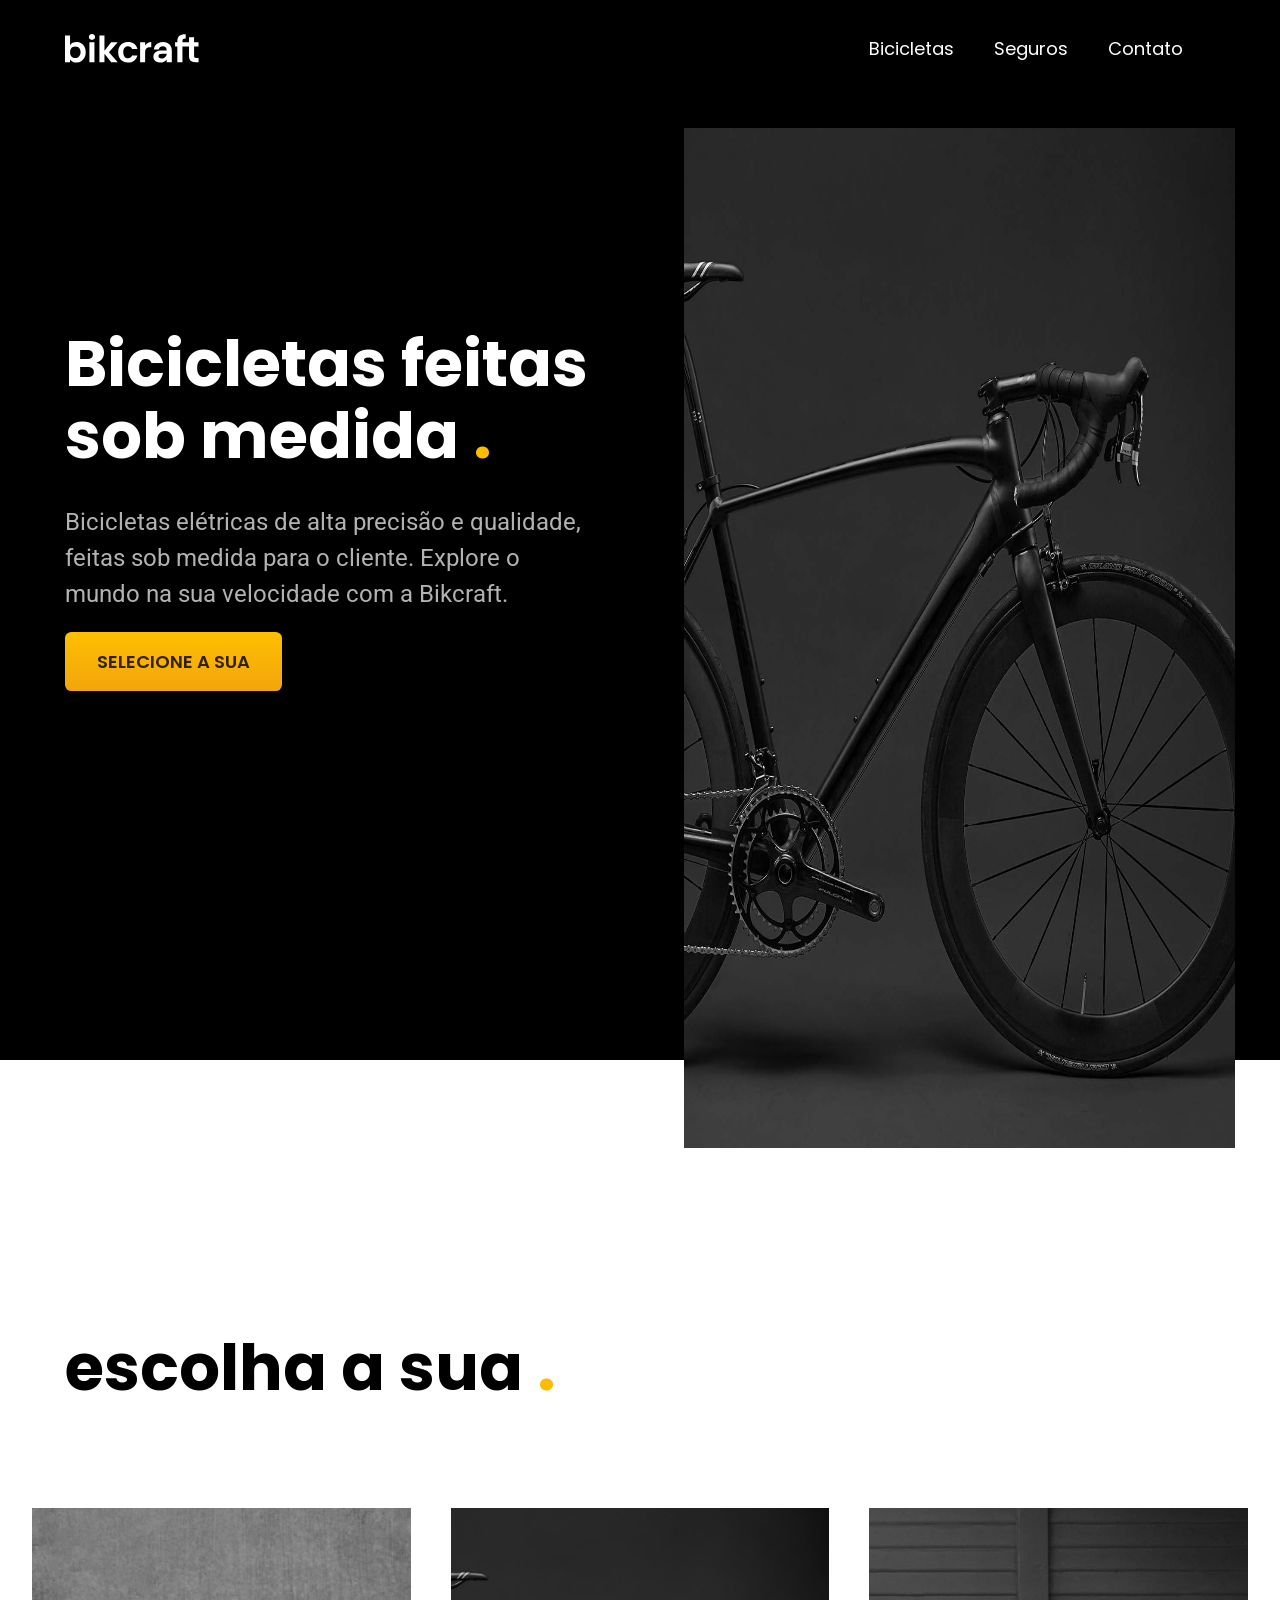
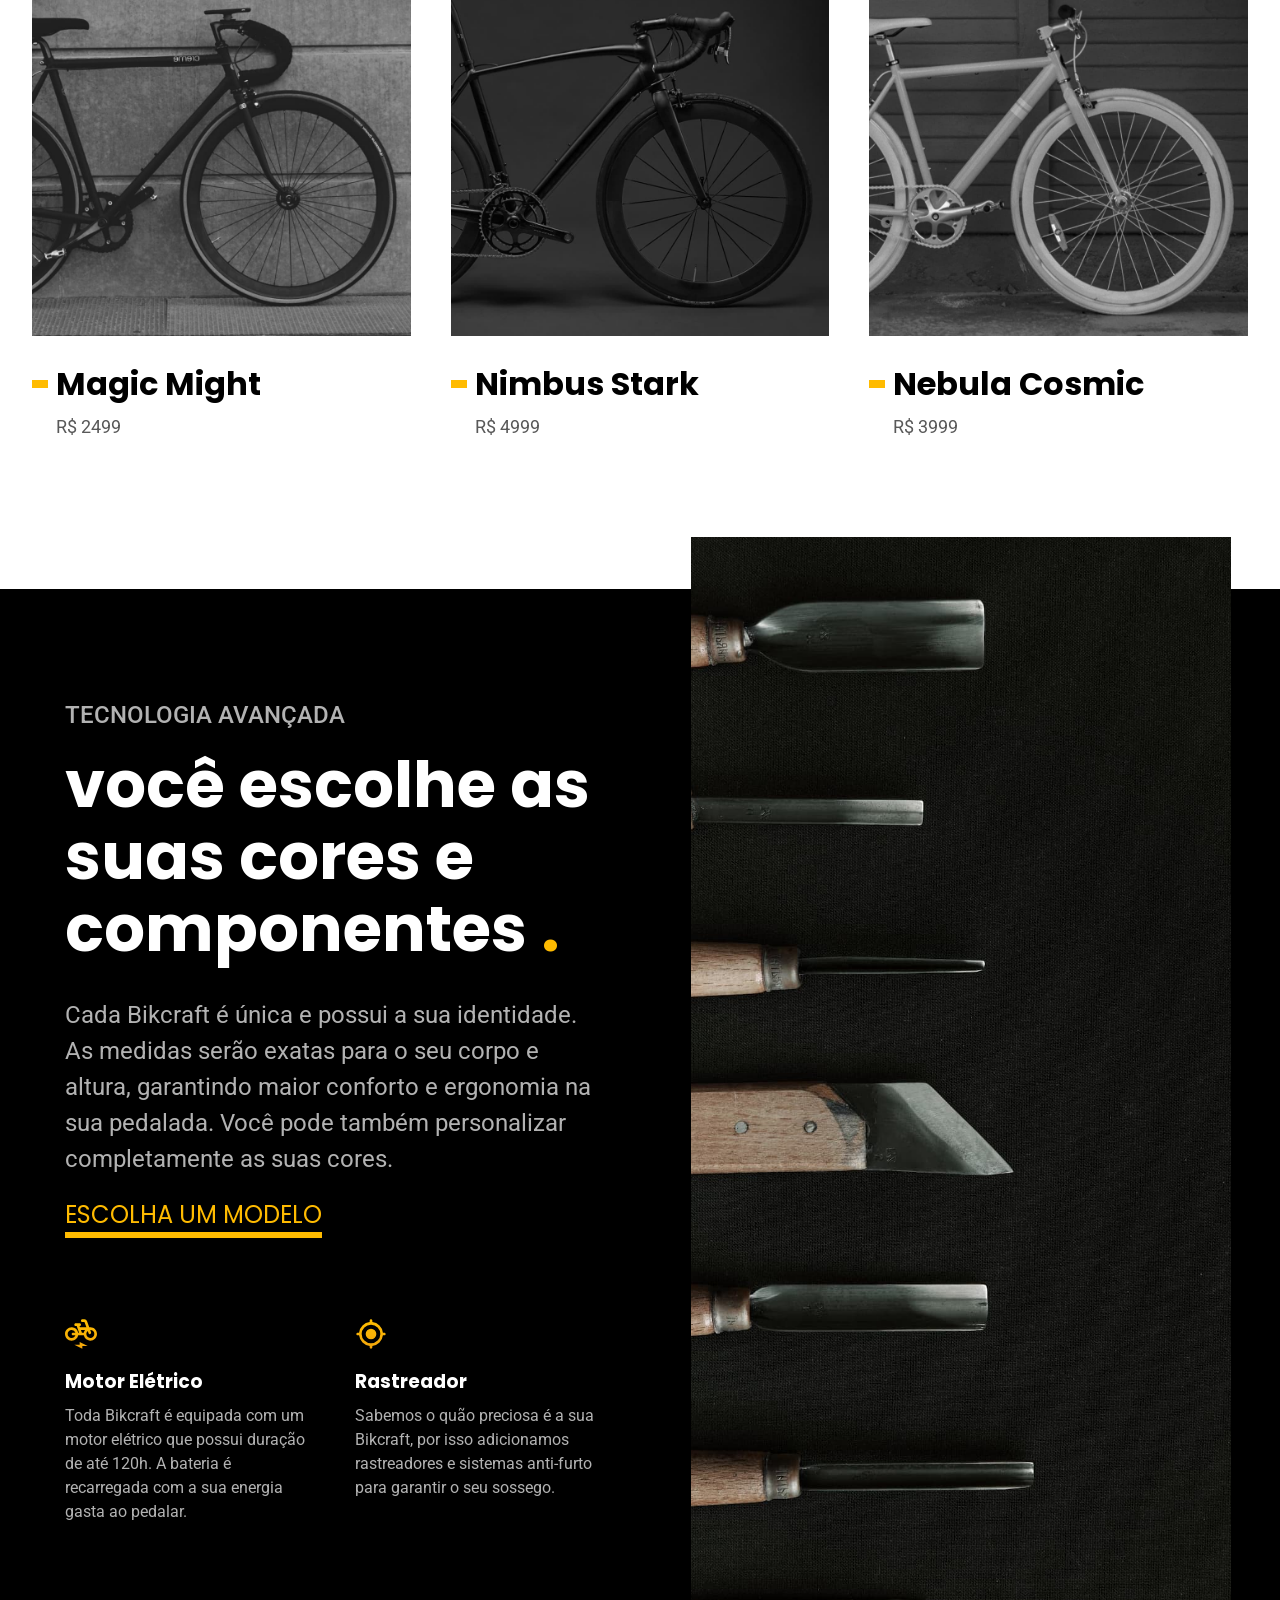
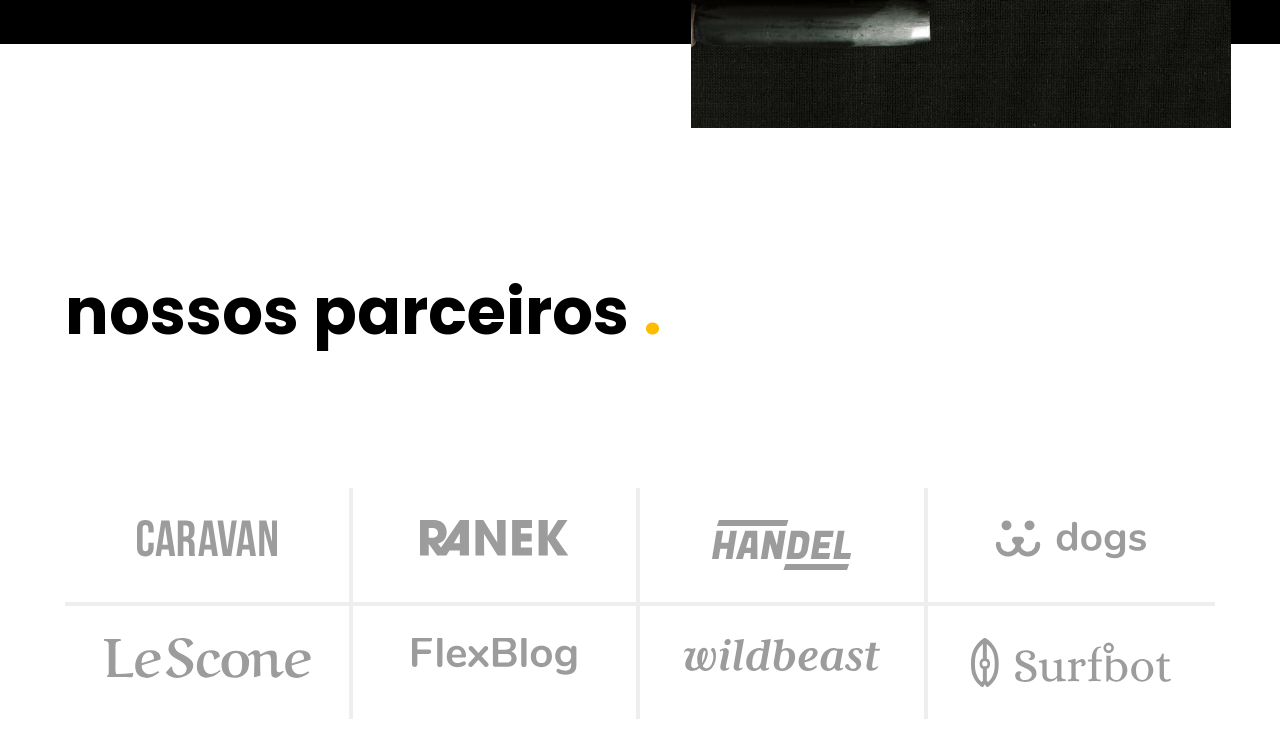
==== index.html @ e9f7b7ff "Secao parceiros concluida" ====
<!DOCTYPE html>
<html lang="pt-br">

<head>
  <meta charset="UTF-8">
  <meta name="description" content="Bicicletas elétricas de alta precisão e qualidade, feitas sob medida para o cliente. Explore o mundo na sua velocidade com a Bikcraft.">
  <link rel="stylesheet" href="./css/style.css">
  <link rel="icon" href="./img/bikcraft.svg" type="image/SVG+XML">
  <meta name="viewport" content="width=device-width, initial-scale=1.0">
  <link rel="preconnect" href="https://fonts.googleapis.com">
  <link rel="preconnect" href="https://fonts.gstatic.com" crossorigin>
  <link href="https://fonts.googleapis.com/css2?family=Poppins:ital,wght@0,100;0,200;0,300;0,400;0,500;0,600;0,700;0,800;0,900;1,100;1,200;1,300;1,400;1,500;1,600;1,700;1,800;1,900&family=Roboto:ital,wght@0,100..900;1,100..900&display=swap" rel="stylesheet">
  <title>Bikcraft</title>
</head>

<body>
  <header class="header-principal bg-dark">
    <div class="header-container  container">

      <a href="./index.html">
        <img src="./img/bikcraft.svg" alt="Logo bikcraft">
      </a>
      <nav aria-label="navegação primária">
        <ul class="lista-navegacao font-primaria">
          <li><a class="font-1-m" href="#">Bicicletas</a></li>
          <li><a class="font-1-m" href="#">Seguros</a></li>
          <li><a class="font-1-m" href="#">Contato</a></li>
        </ul>
      </nav>
    </div>
  </header>
  <main aria-labelledby="bicicletasfeitasobmedida" class="bg-dark detalhe-shadow">
    <div class="container principal">
      <div class="principal-item">
        <h1 id="bicicletasfeitasobmedida" class="font-1-xxl font-primaria c-w mb-7">Bicicletas feitas
          sob medida <span class="detalhe-dot">.</span></h1>
        <p class="font-2-l c-5 font-secundaria mb-5 descricao-main">Bicicletas elétricas de alta precisão e qualidade, feitas sob medida para o cliente. Explore o mundo na sua velocidade com a Bikcraft.</p>
        <a class="uppercase btn-principal font-primaria" href="#">Selecione a sua</a>
      </div>
      <div class="imagem-main">
        <img src="./img/fotos/introducao.jpg" alt="Foto nimbus stark">
      </div>
    </div>
  </main>
  <article aria-label="Nossas bicicletas" class="escolha ">
    <div class="container">
      <h2 class="font-1-xxl mb-9 font-primaria">escolha a sua <span class="detalhe-dot">.</span></h2>
    </div>
    <ul class="lista-escolha">
      <li class="escolha-item">
        <a href="#">
          <img class="mb-4" src="./img/bicicletas/magic-home.jpg" alt="Bicicleta magic might">
          <h3 class="font-1-xl font-primaria detalhe-before mb-2">Magic Might</h3>
          <p class="font-1-m font-secundaria">R$ 2499</p>
        </a>
      </li>
      <li class="escolha-item">
        <a href="#">
          <img class="mb-4" src="./img/bicicletas/nimbus-home.jpg" alt="Bicicleta Nimbus Stark">
          <h3 class="font-1-xl font-primaria detalhe-before mb-2">Nimbus Stark</h3>
          <p class="font-1-m font-secundaria">R$ 4999</p>
        </a>
      </li>
      <li class="escolha-item">
        <a href="#">
          <img class="mb-4" src="./img/bicicletas/nebula-home.jpg" alt="Bicicleta magic might">
          <h3 class="font-1-xl font-primaria detalhe-before mb-2">Nebula Cosmic</h3>
          <p class="font-1-m font-secundaria">R$ 3999</p>
        </a>
      </li>
    </ul>
  </article>
  <section aria-label="Nossa tecnologia na bikcraft" class="bg-dark tecnologia-container">
    <div class=" tecnologia-grid container">
      <div class="tecnologia-conteudo ">
        <p class="uppercase font-secundaria c-5 font-2-l-b mb-5">Tecnologia Avançada</p>
        <h2 class="font-1-xxl font-primaria c-w mb-7">você escolhe as suas cores e componentes <span class="detalhe-dot">.</span></h2>
        <p class="c-5 font-secundaria mb-5 descricao-tecnlogia font-2-l">Cada Bikcraft é única e possui a sua identidade. As medidas serão exatas para o seu corpo e altura, garantindo maior conforto e ergonomia na sua pedalada. Você pode também personalizar completamente as suas cores.</p>
        <a class="uppercase font-primaria font-1-l  link-tecnologia mb-13" href="#">Escolha um modelo</a>

        <div class="atributos-container">
          <div class="atributo-item motor-tecnologia">
            <h3 class=" c-w font-primaria mb-2">Motor Elétrico</h3>
            <p class="c-5 font-secundaria  font-2-s">Toda Bikcraft é equipada com um motor elétrico que possui duração de até 120h. A bateria é recarregada com a sua energia gasta ao pedalar.</p>
          </div>
          <div class="atributo-item rasteador-tecnologia">
            <h3 class=" c-w font-primaria mb-2">Rastreador</h3>
            <p class="c-5 font-secundaria font-2-s">Sabemos o quão preciosa é a sua Bikcraft, por isso adicionamos rastreadores e sistemas anti-furto para garantir o seu sossego.</p>
          </div>
        </div>
      </div>
      <img class="imagem-tecnologia" src="./img/fotos/tecnologia.jpg" alt="Ferramentas usada na construção">
    </div>
  </section>
  <section aria-labelledby="nossosparceiros" class="parceiros container">
    <h2 id="nossosparceiros" class="font-1-xxl font-primaria mb-14">nossos parceiros <span class="detalhe-dot">.</span></h2>
    <ul class="lista-container-parceiros">
      <li class="parceiros-item border-b-r"><img src="./img/parceiros/caravan.svg" alt="Logotipo caravan"></li>
      <li class="parceiros-item border-b-r border-r-none">
        <img src="./img/parceiros/ranek.svg" alt="Logotipo ranek">
      </li>
      <li class="parceiros-item border-b-r">
        <img src="./img/parceiros/handel.svg" alt="Logotipo handler">
      </li>
      <li class="parceiros-item border-b">
        <img src="./img/parceiros/dogs.svg" alt="Logotipo dogs">
      </li>
      <li class="parceiros-item border-r border-b-media">
        <img src="./img/parceiros/lescone.svg" alt="logotipo lescone">
      </li>
      <li class="parceiros-item border-r border-r-none border-b-media">
        <img src="./img/parceiros/flexblog.svg" alt="Logotipo flexblog">
      </li>
      <li class="parceiros-item border-r">
        <img src="./img/parceiros/wildbeast.svg" alt="logotipo wildbeast">
      </li>
      <li class="parceiros-item ">
        <img src="./img/parceiros/surfbot.svg" alt="logotipo surfbot">
      </li>
    </ul>
  </section>
</body>

</html>
---- css/style.css ----
@import url("./guiaEstilos.css");
@import url("./reset.css");
@import url("./global.css");
@import url("./header.css");
@import url("./main.css");
@import url("./escolha.css");
@import url("./tecnlogia.css");
@import url("./parceiros.css");
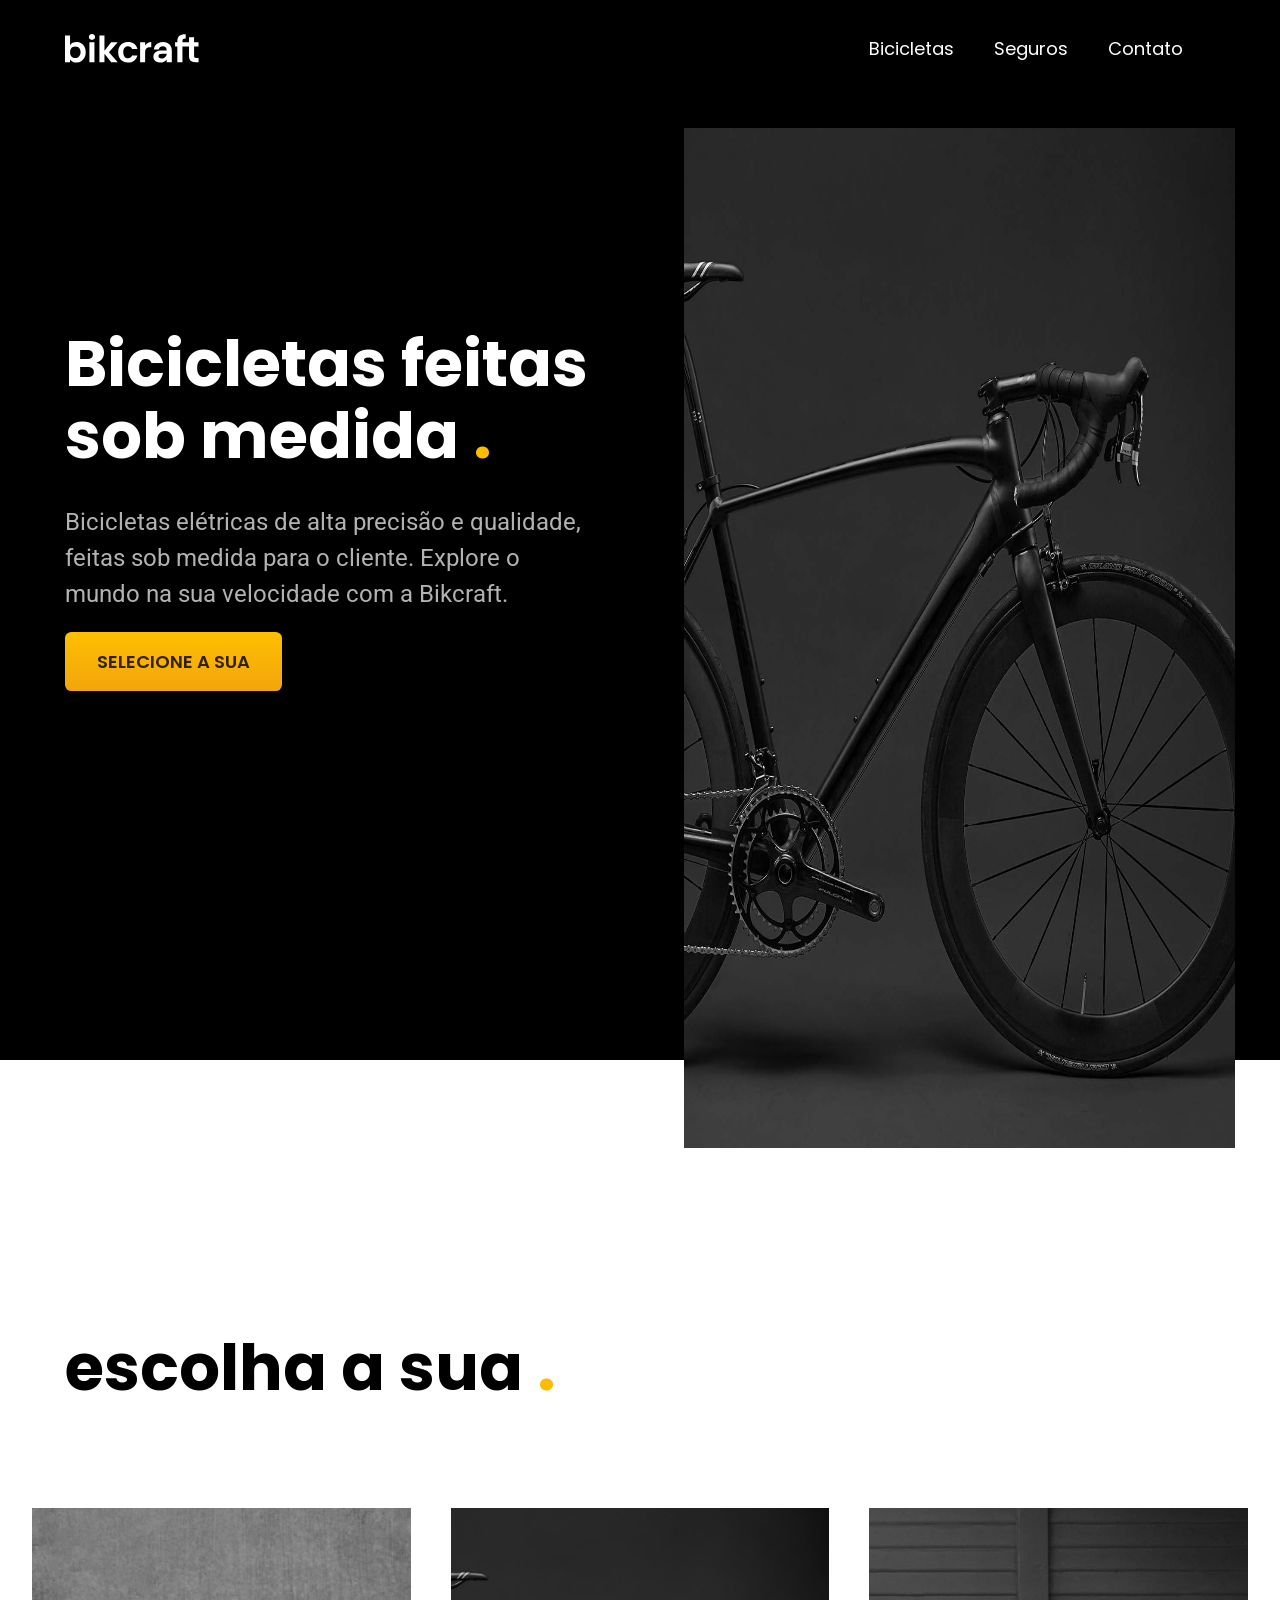
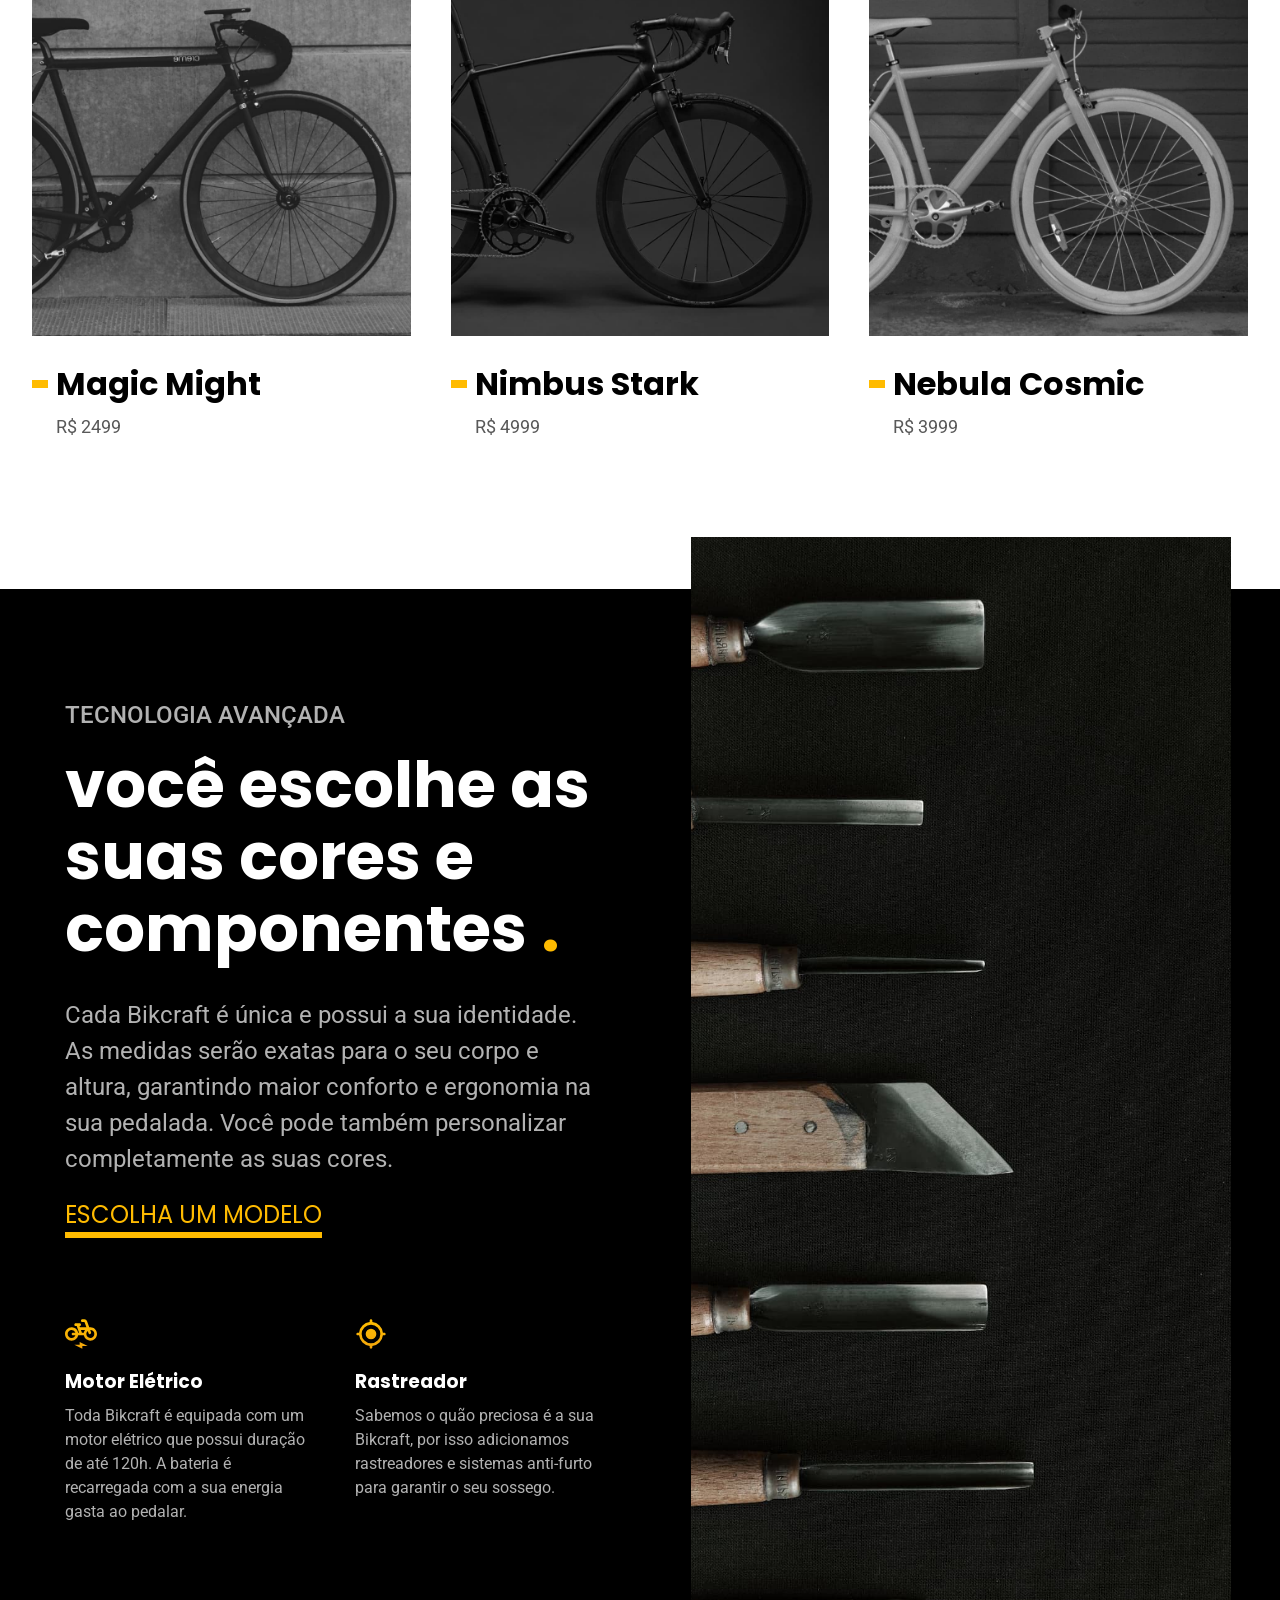
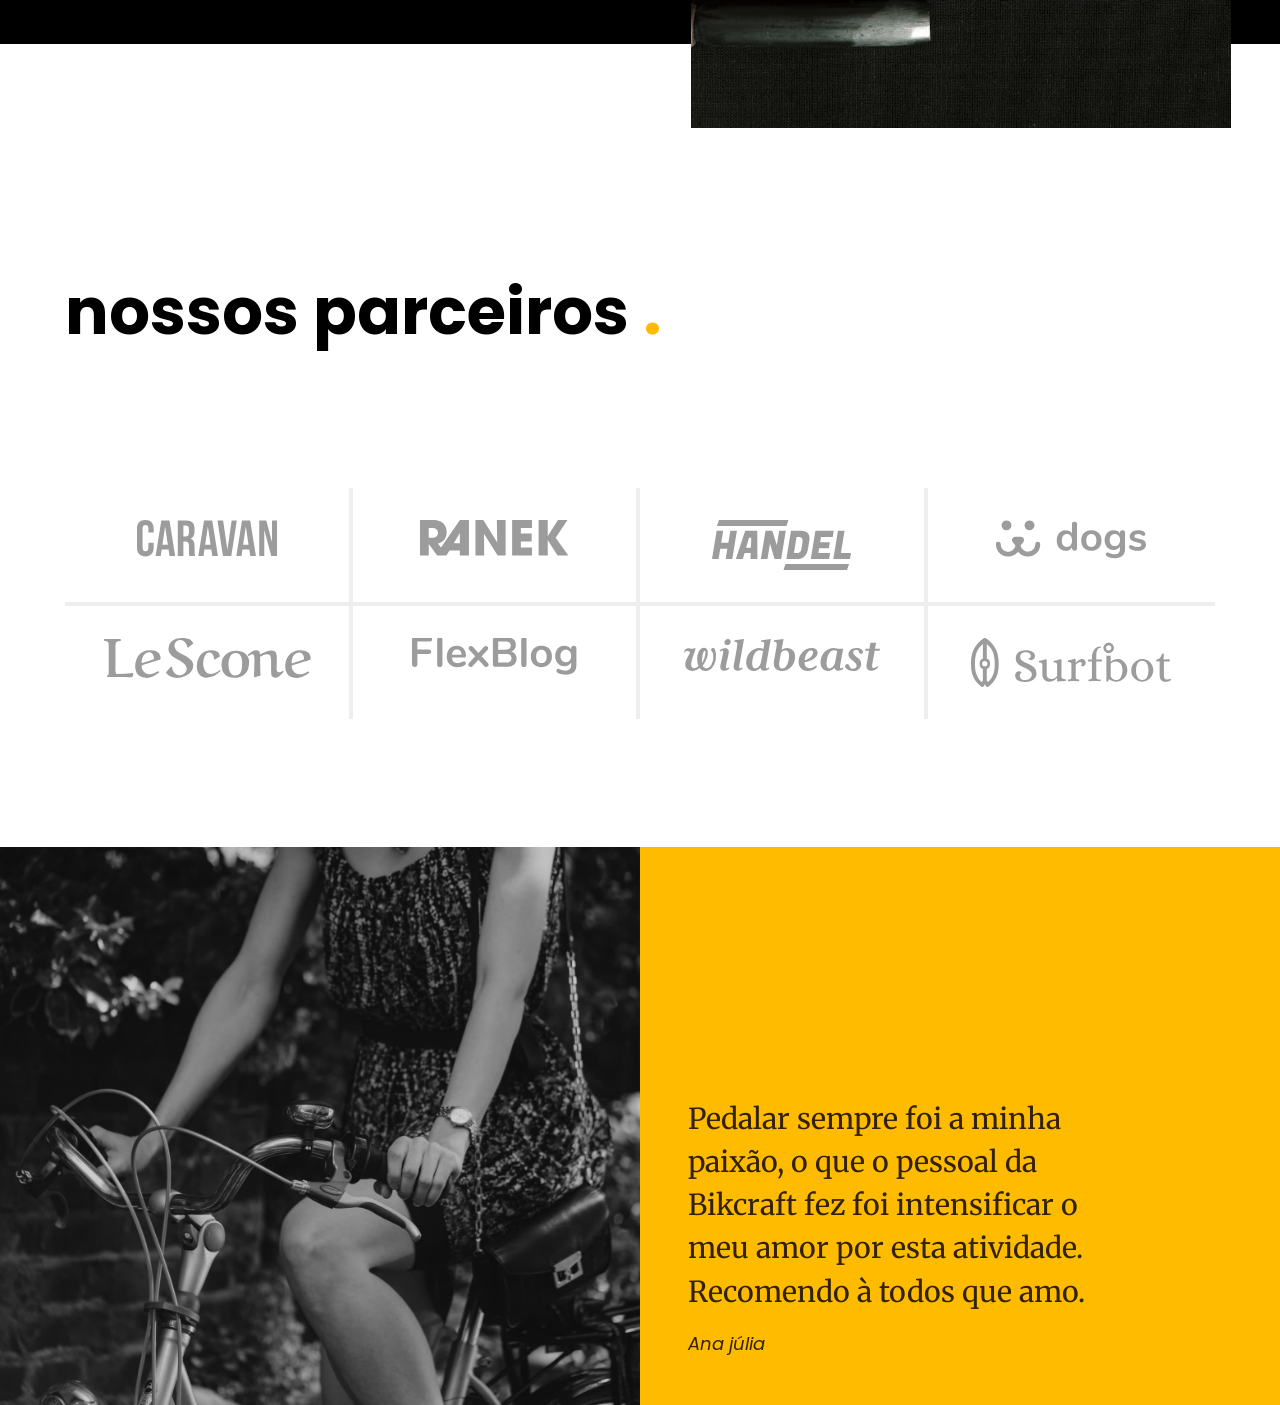
==== commit c4eb3e14: "Depoimentos secao concluida" ====
--- a/index.html
+++ b/index.html
@@ -5,11 +5,12 @@
   <meta charset="UTF-8">
   <meta name="description" content="Bicicletas elétricas de alta precisão e qualidade, feitas sob medida para o cliente. Explore o mundo na sua velocidade com a Bikcraft.">
   <link rel="stylesheet" href="./css/style.css">
-  <link rel="icon" href="./img/bikcraft.svg" type="image/SVG+XML">
+  <link rel="icon" href="./img/icones/eletrica.svg" type="image/SVG+XML">
   <meta name="viewport" content="width=device-width, initial-scale=1.0">
   <link rel="preconnect" href="https://fonts.googleapis.com">
   <link rel="preconnect" href="https://fonts.gstatic.com" crossorigin>
   <link href="https://fonts.googleapis.com/css2?family=Poppins:ital,wght@0,100;0,200;0,300;0,400;0,500;0,600;0,700;0,800;0,900;1,100;1,200;1,300;1,400;1,500;1,600;1,700;1,800;1,900&family=Roboto:ital,wght@0,100..900;1,100..900&display=swap" rel="stylesheet">
+  <link href="https://fonts.googleapis.com/css2?family=Merriweather:ital,opsz,wght@0,18..144,300..900;1,18..144,300..900&display=swap" rel="stylesheet">
   <title>Bikcraft</title>
 </head>
 
@@ -119,6 +120,13 @@
       </li>
     </ul>
   </section>
+  <section class="depoimentos">
+    <img src="./img/fotos/depoimento.jpg" alt="Mulher em uma bicicleta">
+    <blockquote>
+      <p>Pedalar sempre foi a minha paixão, o que o pessoal da Bikcraft fez foi intensificar o meu amor por esta atividade. Recomendo à todos que amo.</p>
+      <cite class="font-1-m">Ana júlia</cite>
+    </blockquote>
+  </section>
 </body>
 
 </html>
--- a/css/style.css
+++ b/css/style.css
@@ -6,3 +6,4 @@
 @import url("./escolha.css");
 @import url("./tecnlogia.css");
 @import url("./parceiros.css");
+@import url("./depoimento.css");
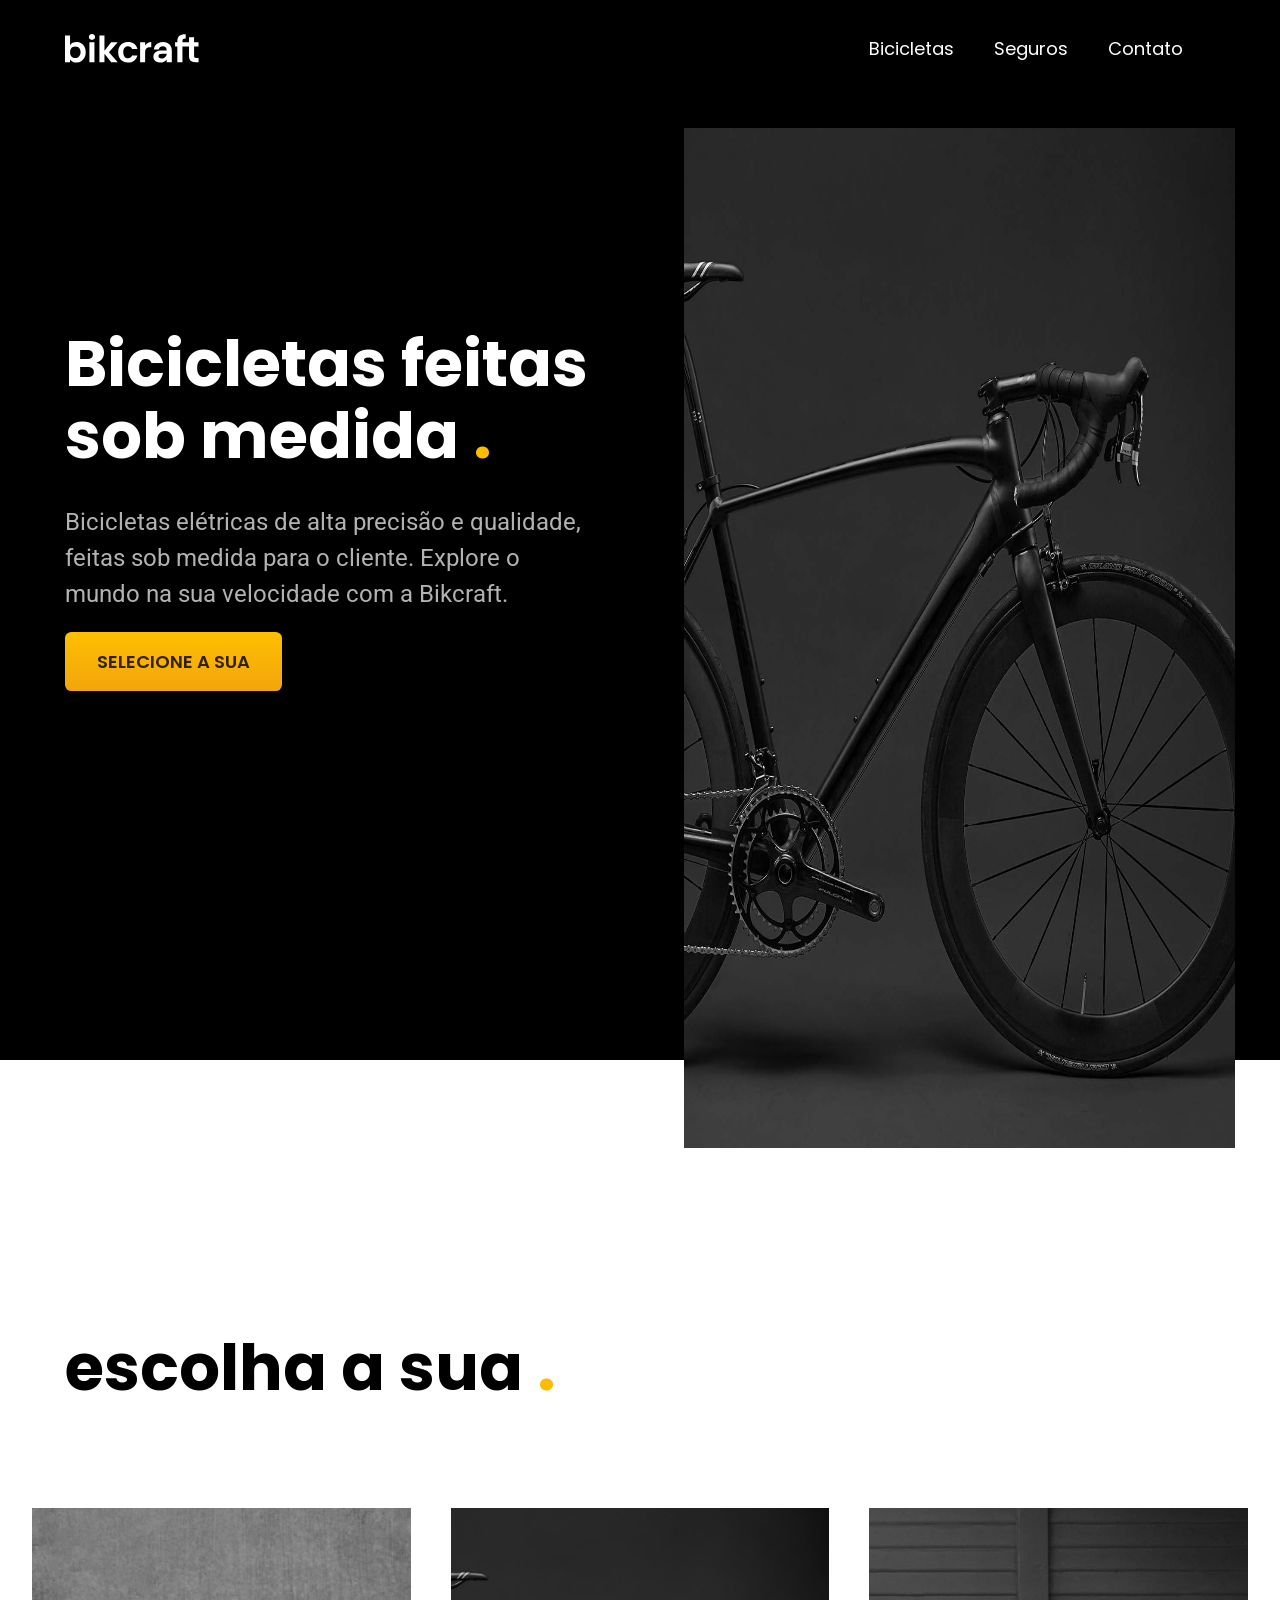
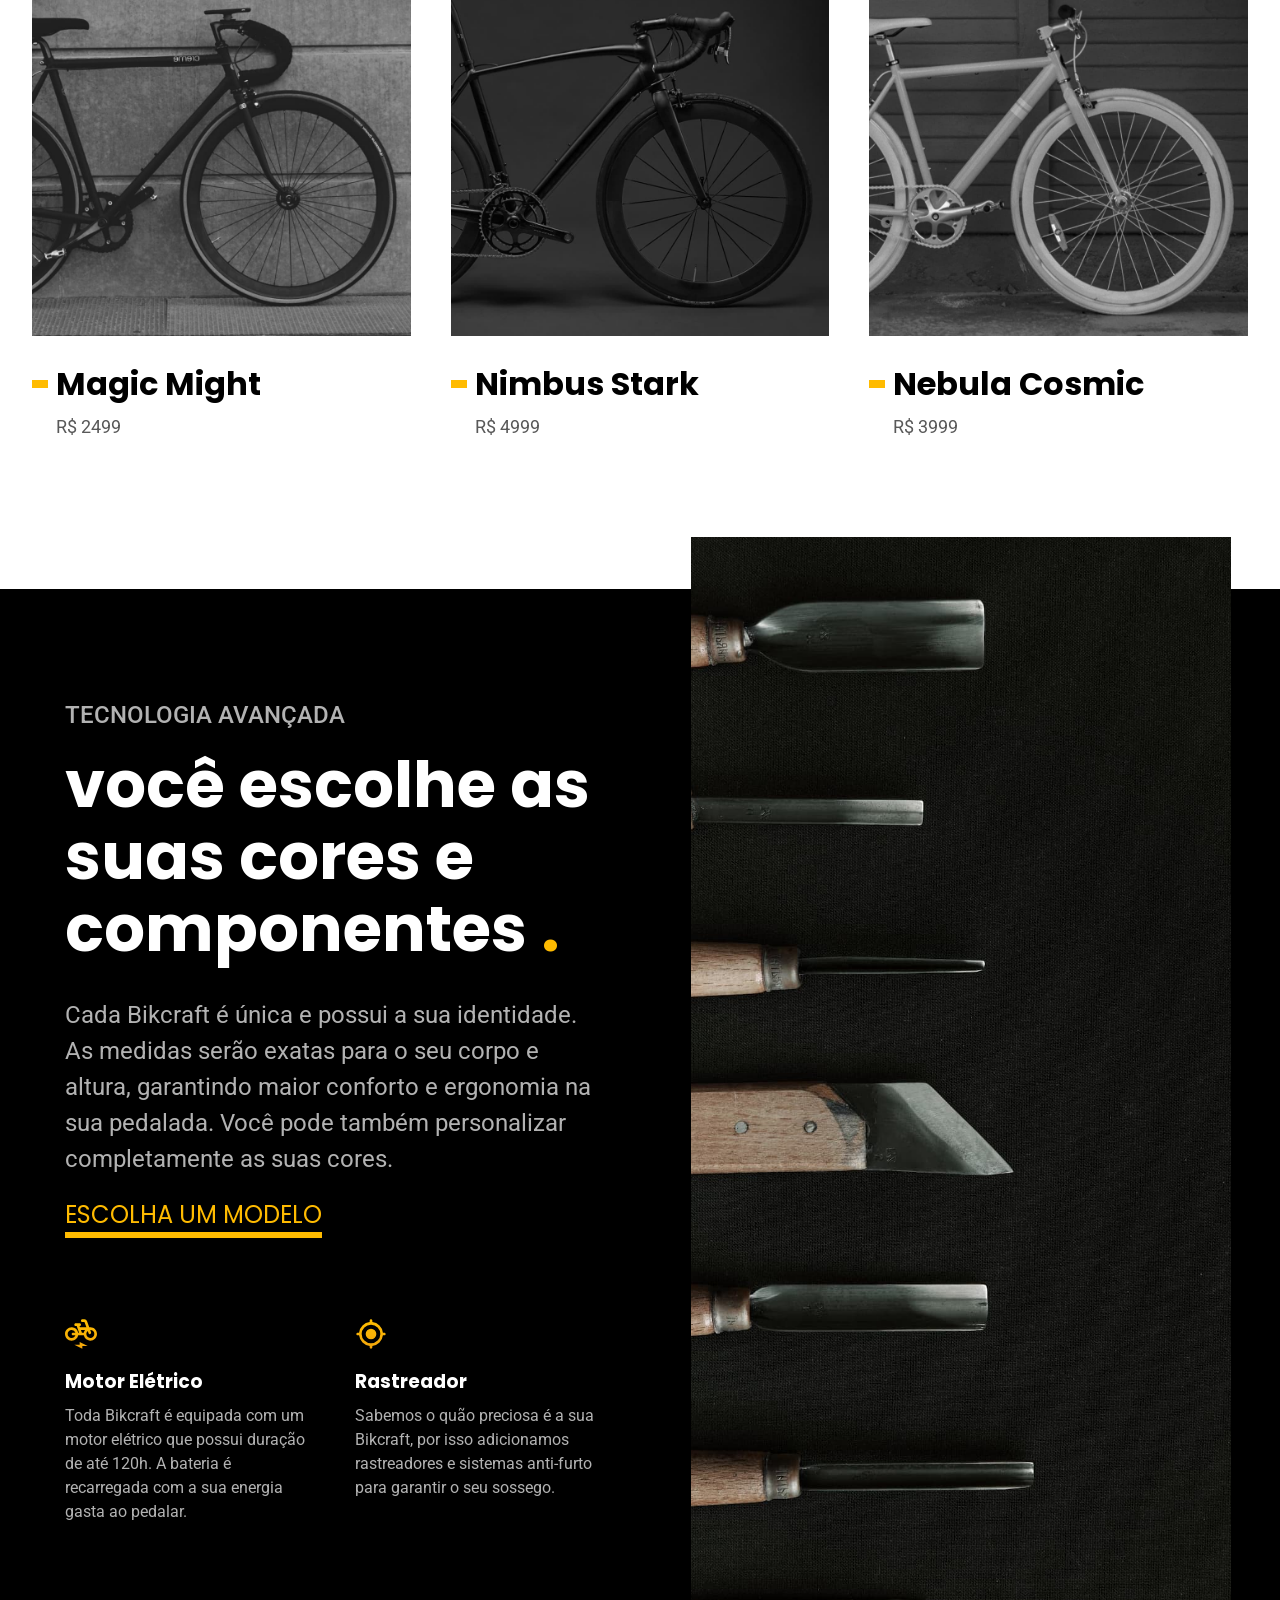
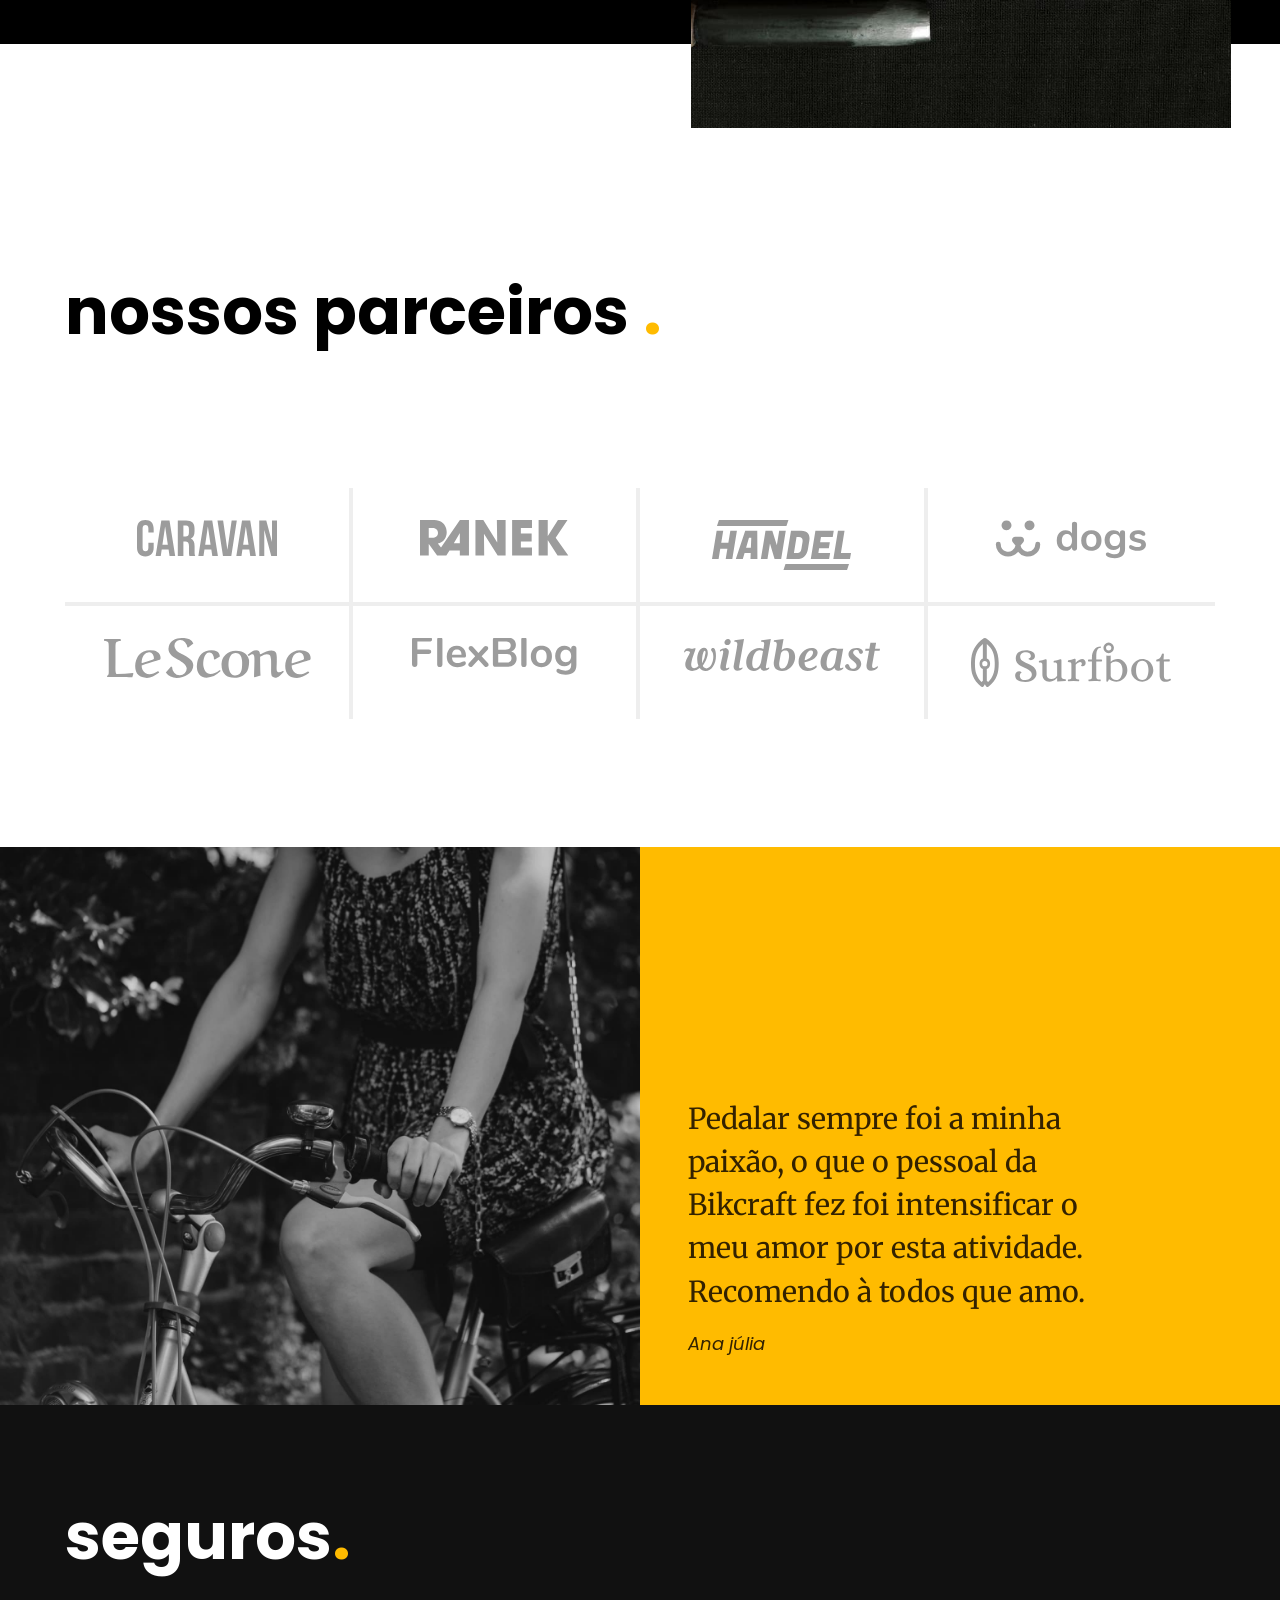
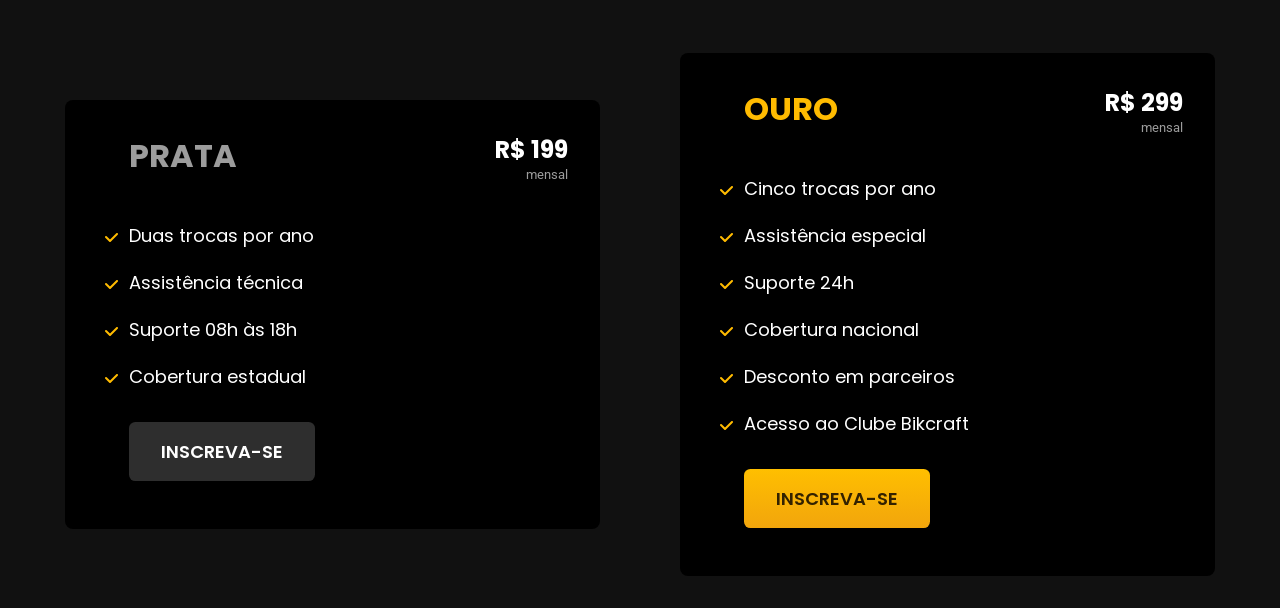
==== commit 51ccbe7c: "seguro da secao principal concluido" ====
--- a/index.html
+++ b/index.html
@@ -127,6 +127,56 @@
       <cite class="font-1-m">Ana júlia</cite>
     </blockquote>
   </section>
+  <article class="seguros bg-dark-02">
+    <div class="container">
+      <h2 class="font-1-xxl font-primaria c-w mb-13">seguros<span class="detalhe-dot">.</span></h2>
+      <div class="container-seguro">
+        <div class="seguro-item">
+          <header class="topo-plano">
+            <h3 class="plano-nivel font-primaria uppercase font-1-xl c-6">
+              Prata
+            </h3>
+            <div>
+              <p class="preco uppercase c-w font-primaria font-1-l bold">
+                R$ 199
+              </p>
+              <span class="font-secundaria c-6 font-2-xs pagamento-plano">mensal</span>
+            </div>
+          </header>
+          <ul class="lista-beneficios font-primaria c-w">
+            <li>Duas trocas por ano</li>
+            <li>Assistência técnica</li>
+            <li>Suporte 08h às 18h</li>
+            <li>Cobertura estadual</li>
+          </ul>
+          <a class="uppercase btn-principal btn-seguro font-primaria" href="#">Inscreva-se</a>
+        </div>
+        <div class="seguro-item">
+          <header class="topo-plano">
+            <h3 class="plano-nivel font-primaria uppercase font-1-xl c-p1">
+              Ouro
+            </h3>
+            <div>
+
+              <p class="preco uppercase c-w font-primaria font-1-l bold">
+                R$ 299
+              </p>
+              <span class="font-secundaria c-6 font-2-xs pagamento-plano">mensal</span>
+            </div>
+          </header>
+          <ul class="lista-beneficios font-primaria c-w">
+            <li>Cinco trocas por ano</li>
+            <li>Assistência especial</li>
+            <li>Suporte 24h</li>
+            <li>Cobertura nacional</li>
+            <li>Desconto em parceiros</li>
+            <li>Acesso ao Clube Bikcraft</li>
+          </ul>
+          <a class="uppercase btn-principal o font-primaria" href="#">Inscreva-se</a>
+        </div>
+      </div>
+    </div>
+  </article>
 </body>
 
 </html>
--- a/css/style.css
+++ b/css/style.css
@@ -7,3 +7,4 @@
 @import url("./tecnlogia.css");
 @import url("./parceiros.css");
 @import url("./depoimento.css");
+@import url("./seguro.css");
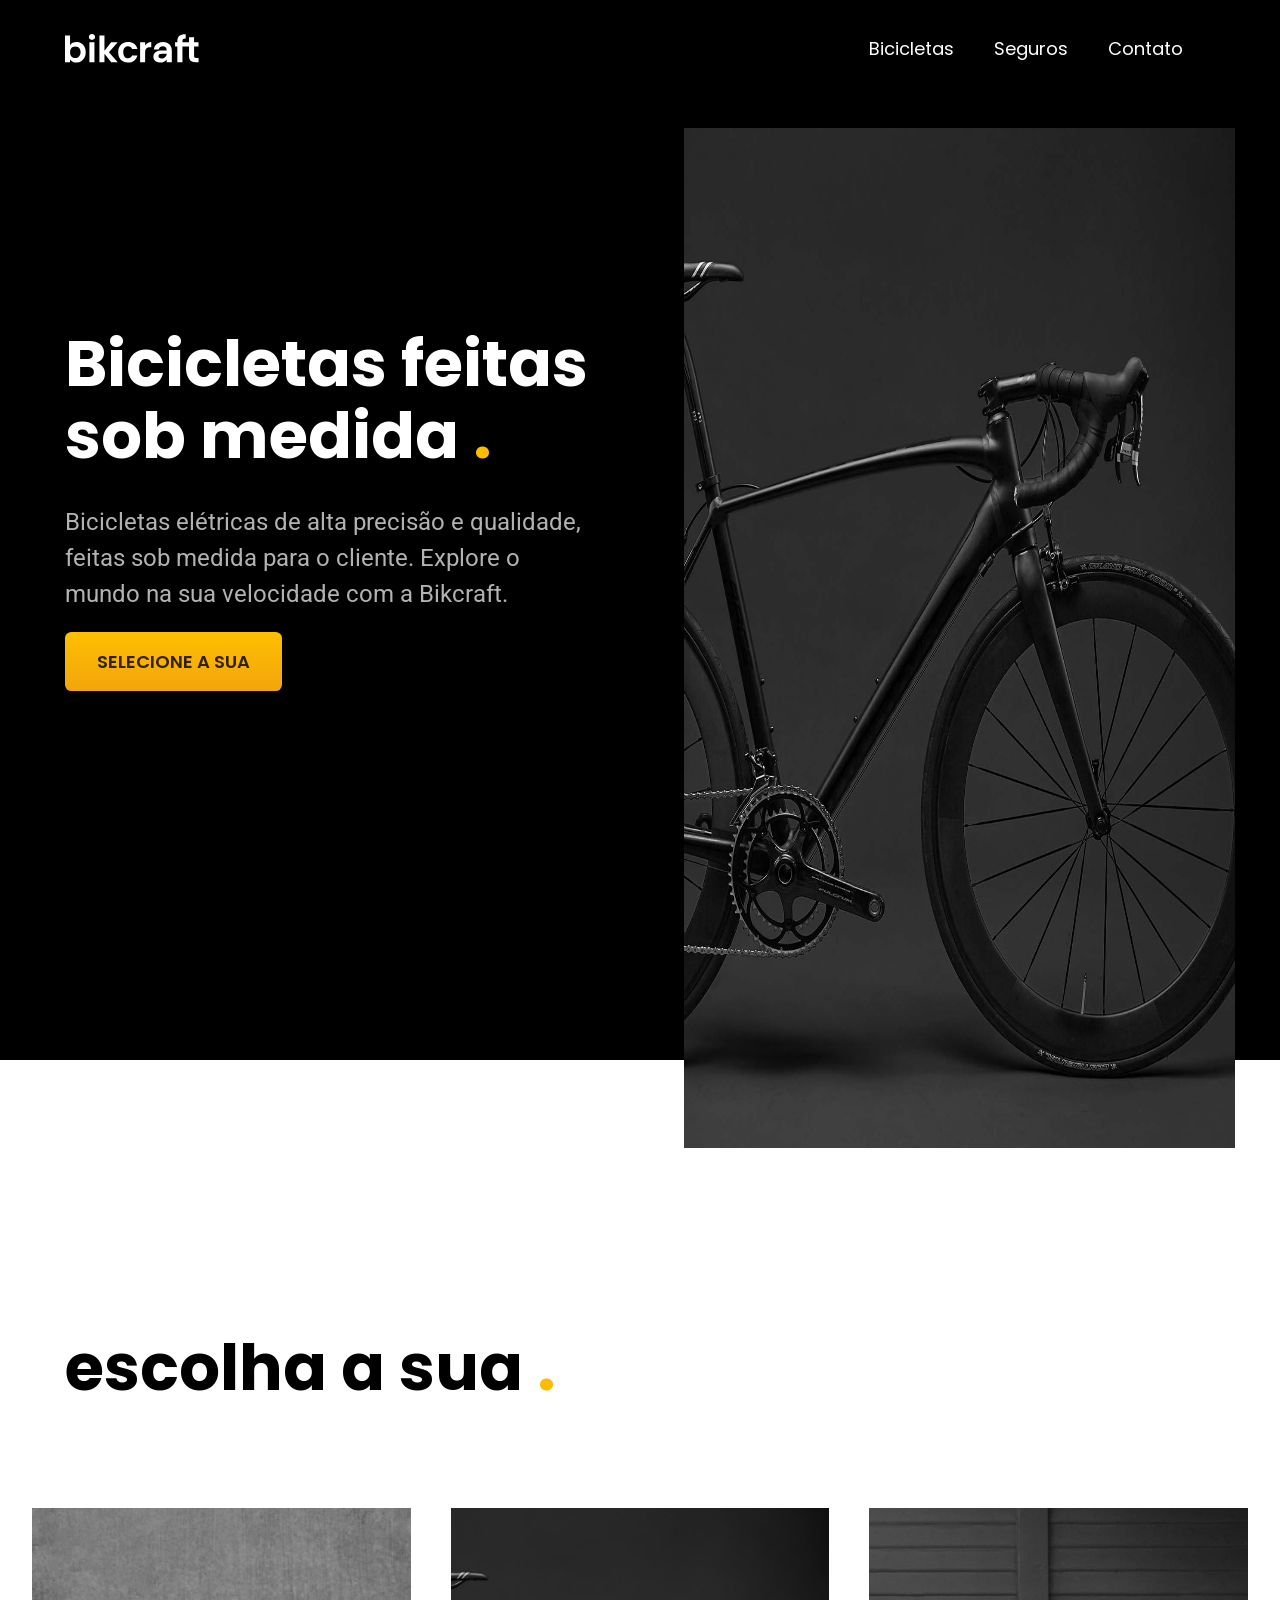
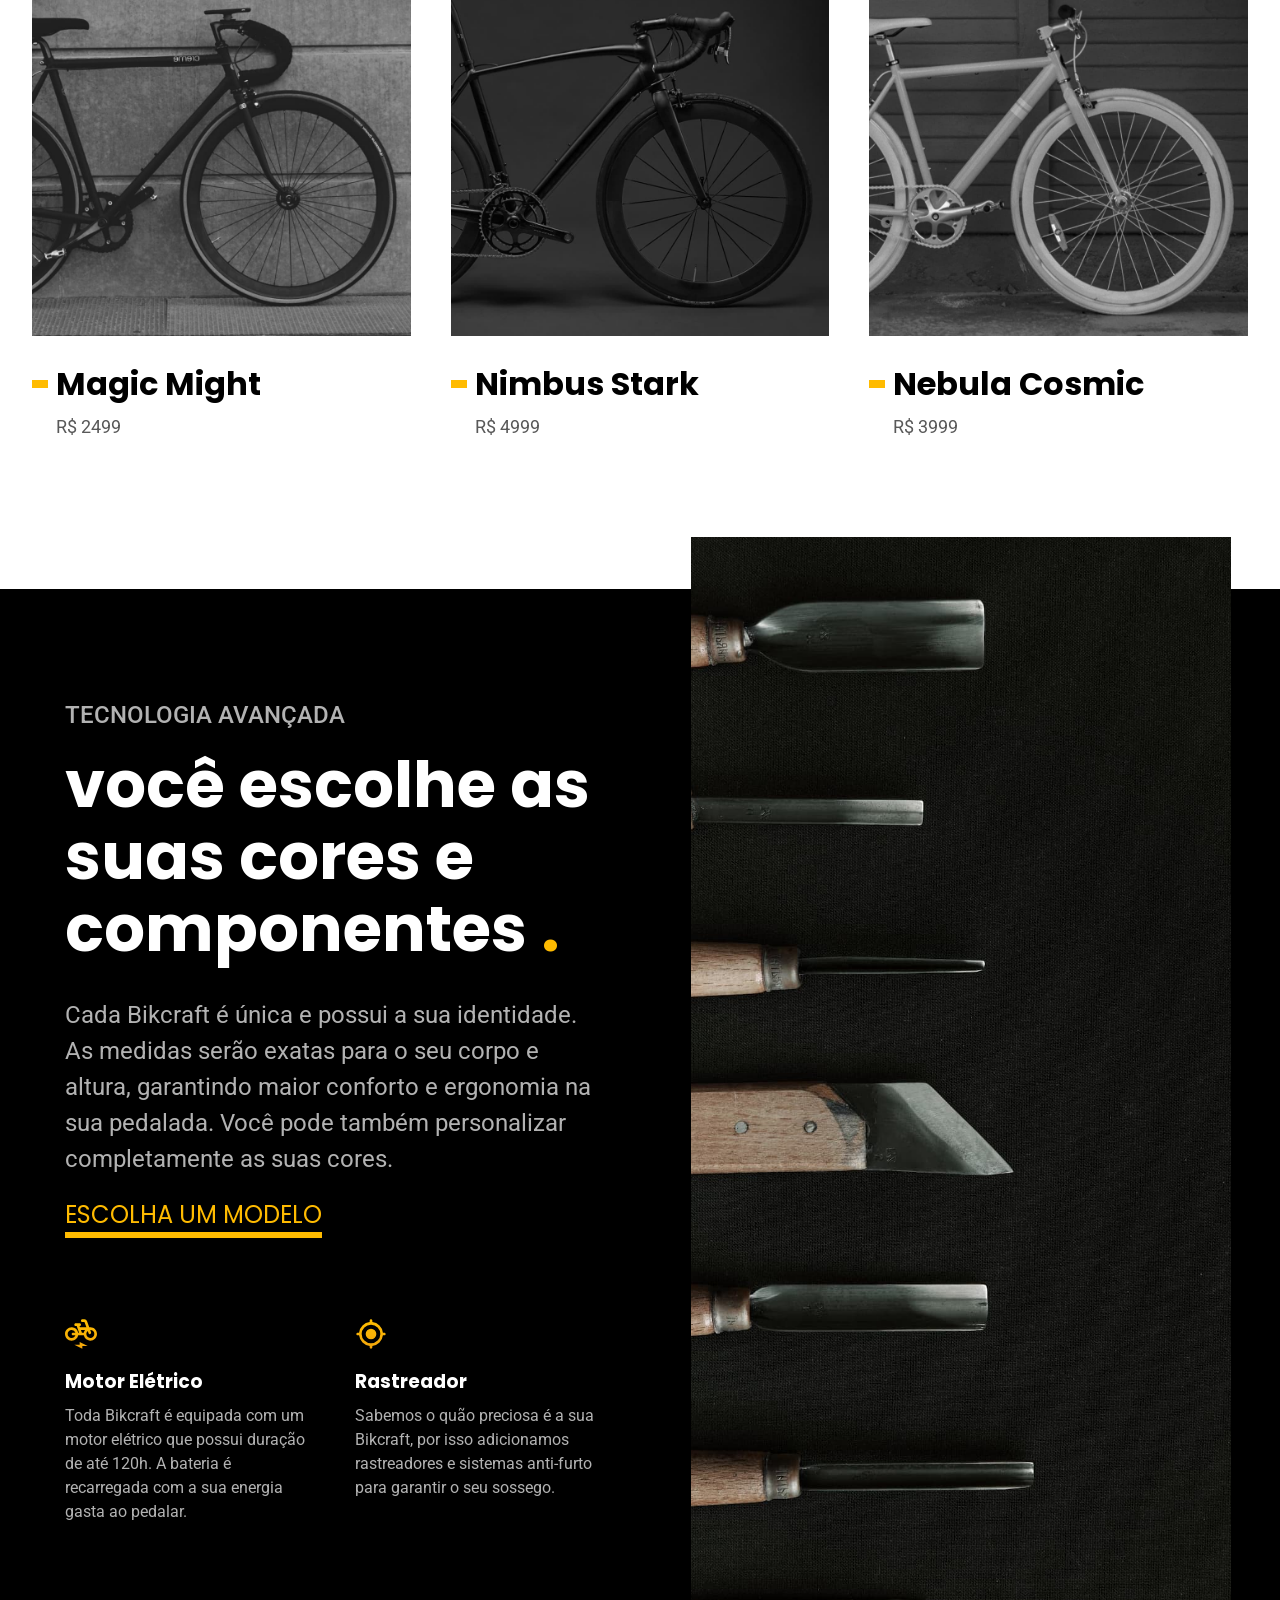
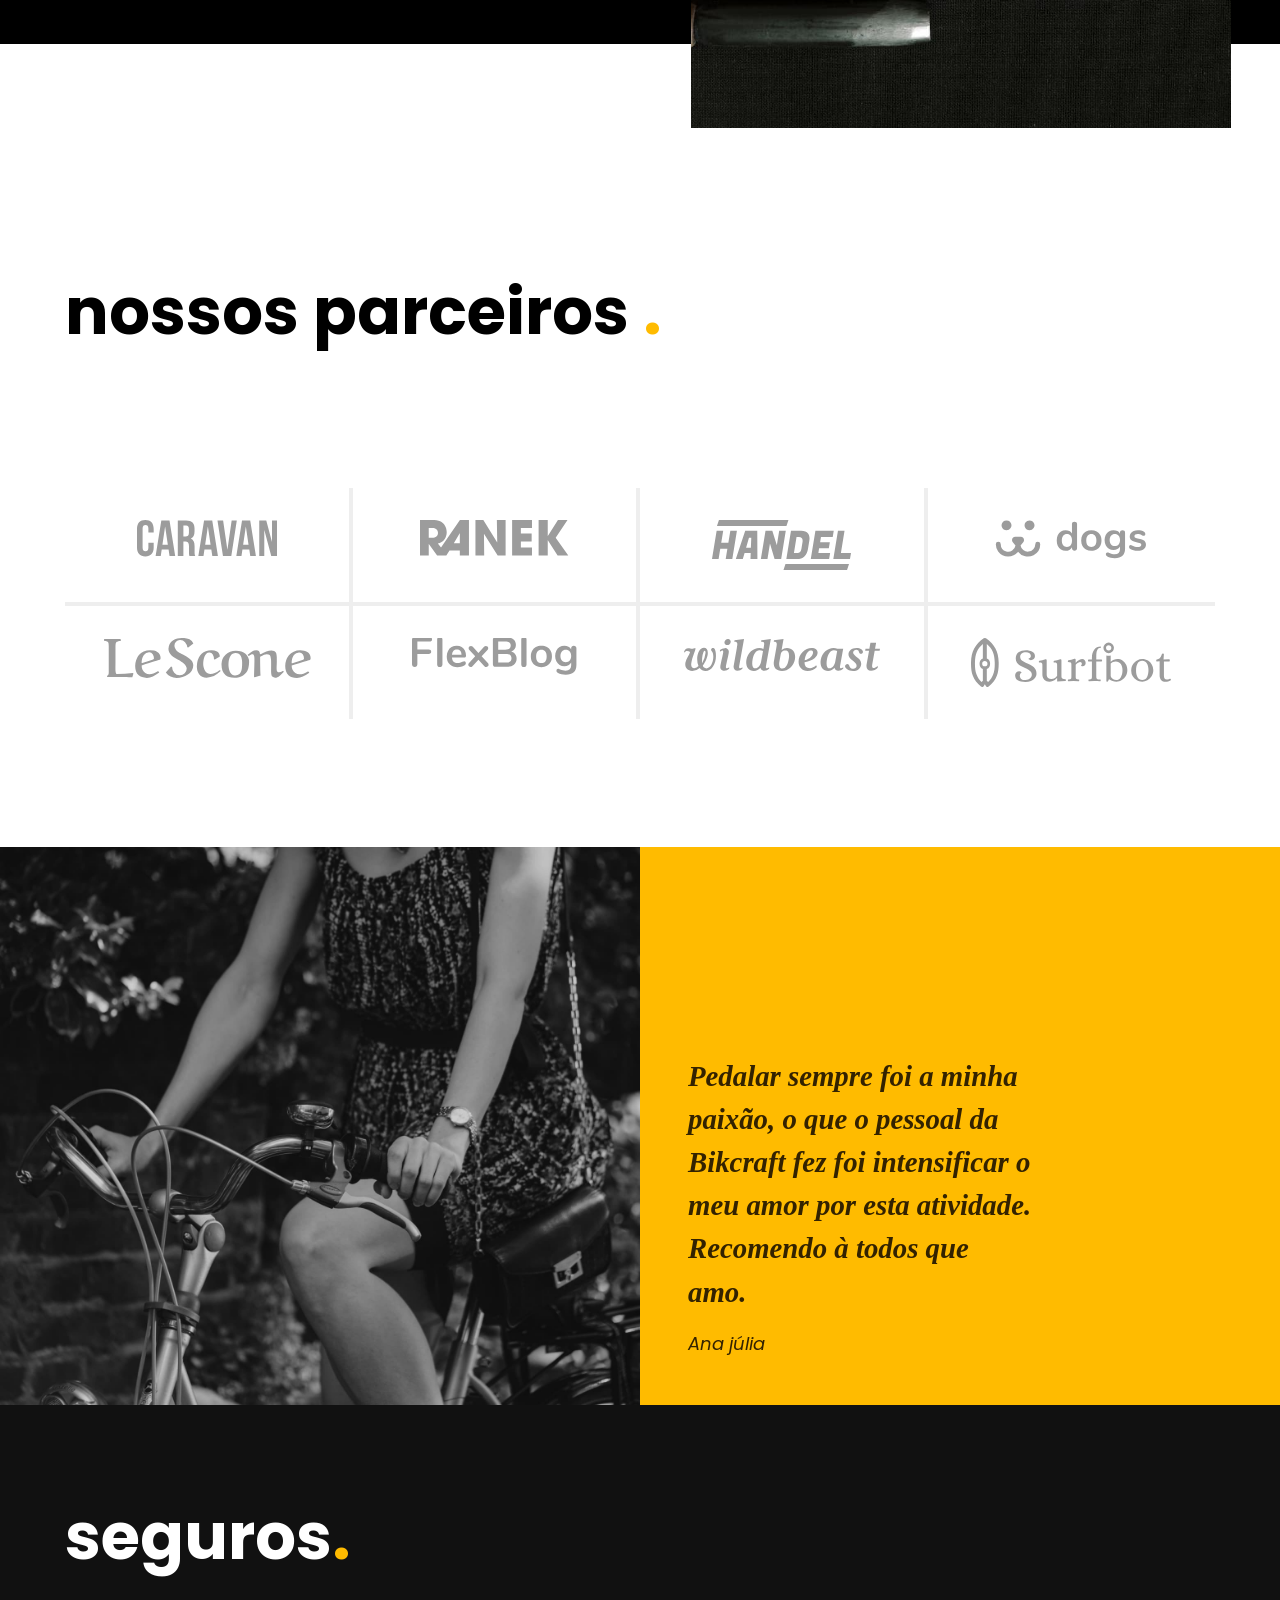
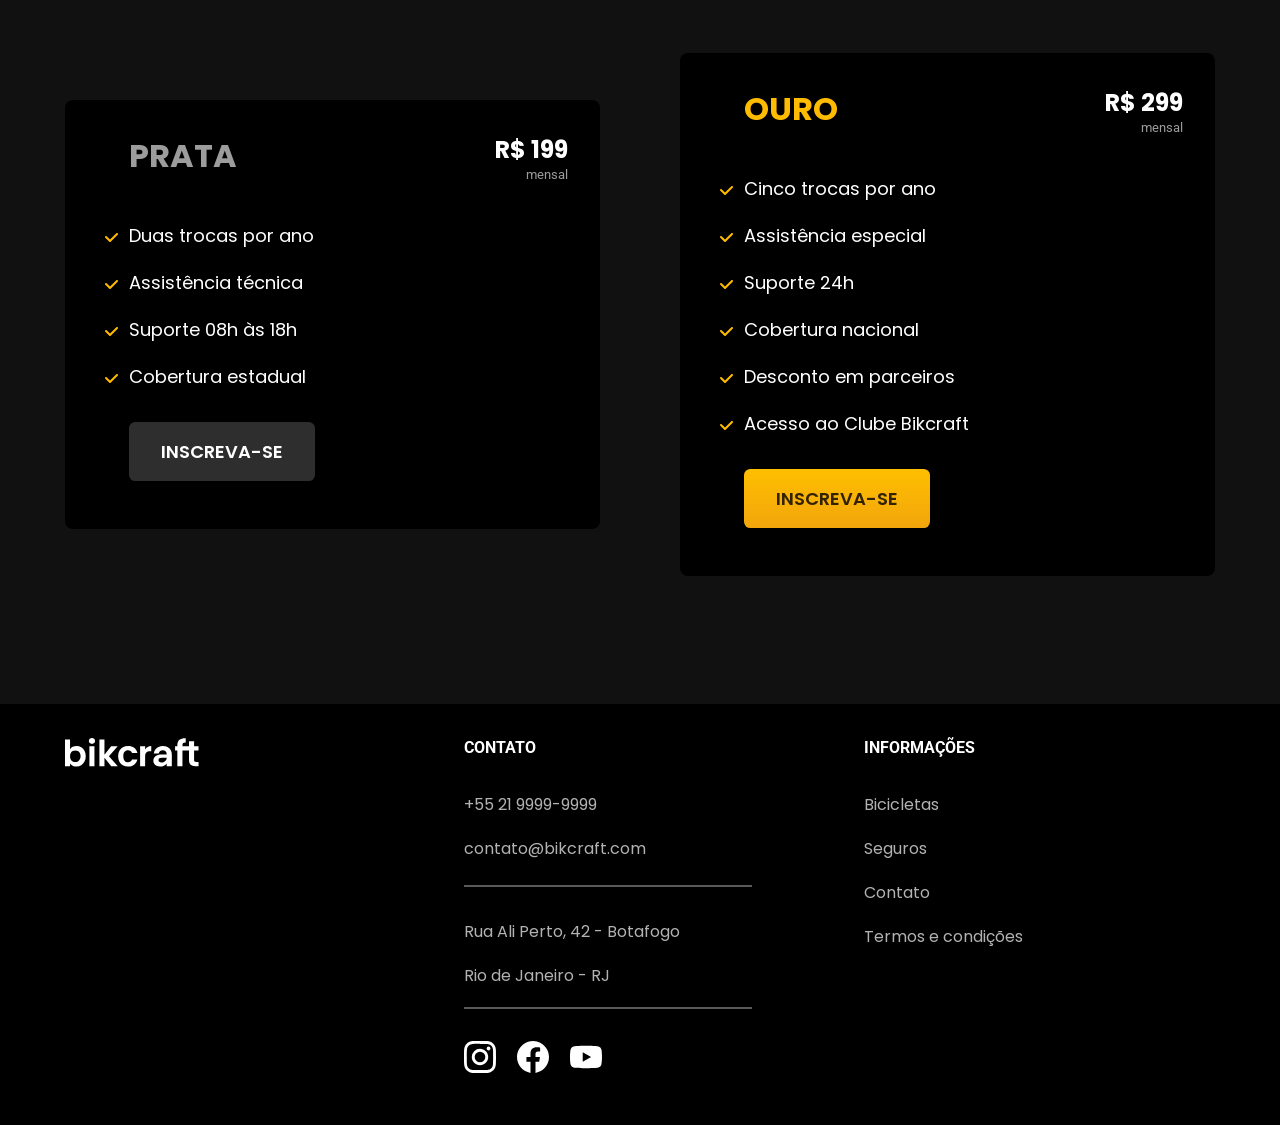
==== commit 7cc62a42: "footer concluido" ====
--- a/index.html
+++ b/index.html
@@ -123,7 +123,7 @@
   <section class="depoimentos">
     <img src="./img/fotos/depoimento.jpg" alt="Mulher em uma bicicleta">
     <blockquote>
-      <p>Pedalar sempre foi a minha paixão, o que o pessoal da Bikcraft fez foi intensificar o meu amor por esta atividade. Recomendo à todos que amo.</p>
+      <p class="p-depoimento">Pedalar sempre foi a minha paixão, o que o pessoal da Bikcraft fez foi intensificar o meu amor por esta atividade. Recomendo à todos que amo.</p>
       <cite class="font-1-m">Ana júlia</cite>
     </blockquote>
   </section>
@@ -177,6 +177,40 @@
       </div>
     </div>
   </article>
+
+  <footer class="bg-dark">
+    <div class="container footer">
+      <a href="./index.html">
+        <img src="./img/bikcraft.svg" alt="">
+      </a>
+      <div class="contato">
+        <h3 class="uppercase font-secundaria font-2-s c-w mb-7">Contato</h3>
+
+        <ul class="contato-lista c-5 font-primaria">
+          <li>+55 21 9999-9999</li>
+          <li>contato@bikcraft.com</li>
+        </ul>
+        <ul class="lista-endereco c-5 font-primaria">
+          <li>Rua Ali Perto, 42 - Botafogo</li>
+          <li>Rio de Janeiro - RJ</li>
+        </ul>
+        <ul class="lista-redes">
+          <li><img src="./img/redes/instagram.svg" alt=""></li>
+          <li><img src="./img/redes/facebook.svg" alt=""></li>
+          <li><img src="./img/redes/youtube.svg" alt=""></li>
+        </ul>
+      </div>
+      <div class="informacoes">
+        <h3 class="uppercase font-secundaria font-2-s c-w mb-7">Informações</h3>
+        <ul class="lista-links-info c-5 font-primaria">
+          <li><a href="#">Bicicletas</a></li>
+          <li><a href="#">Seguros</a></li>
+          <li><a href="#">Contato</a></li>
+          <li><a href="#">Termos e condições</a></li>
+        </ul>
+      </div>
+    </div>
+  </footer>
 </body>
 
 </html>
--- a/css/style.css
+++ b/css/style.css
@@ -8,3 +8,4 @@
 @import url("./parceiros.css");
 @import url("./depoimento.css");
 @import url("./seguro.css");
+@import url("./footer.css");
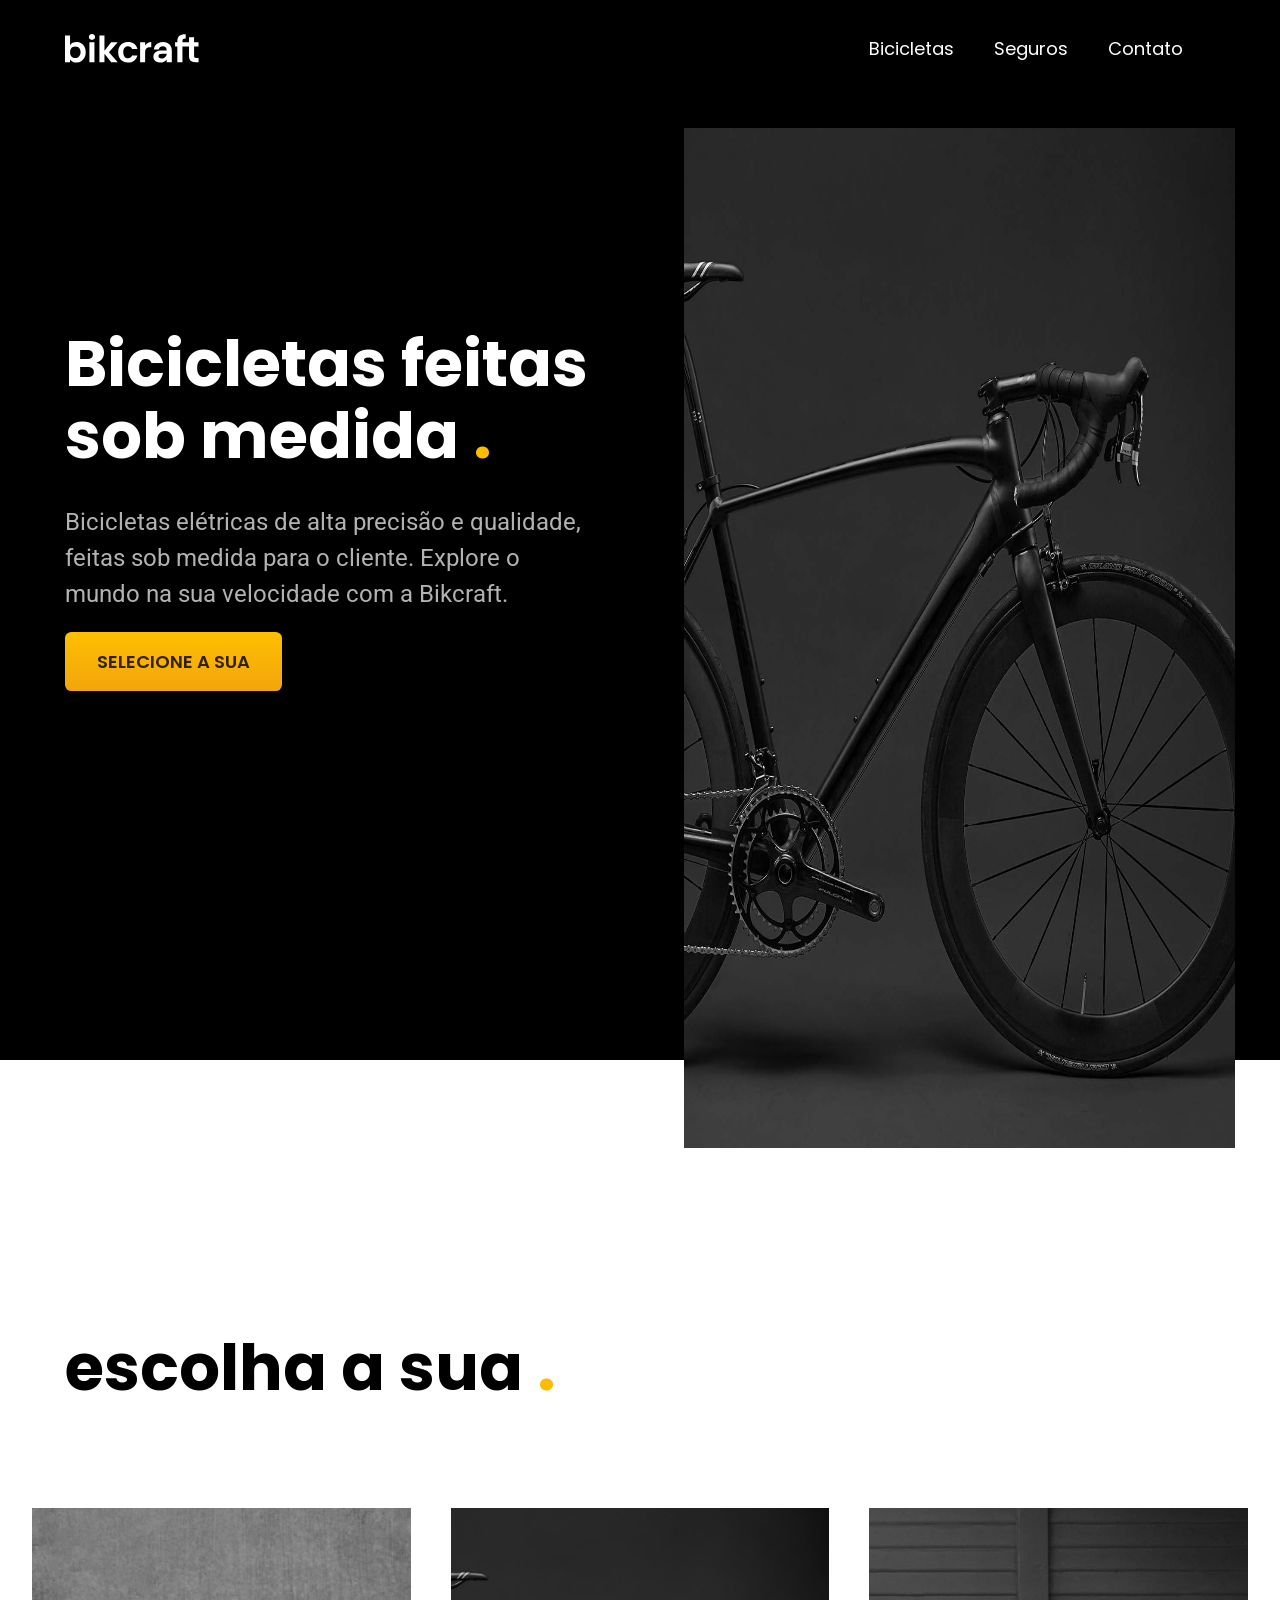
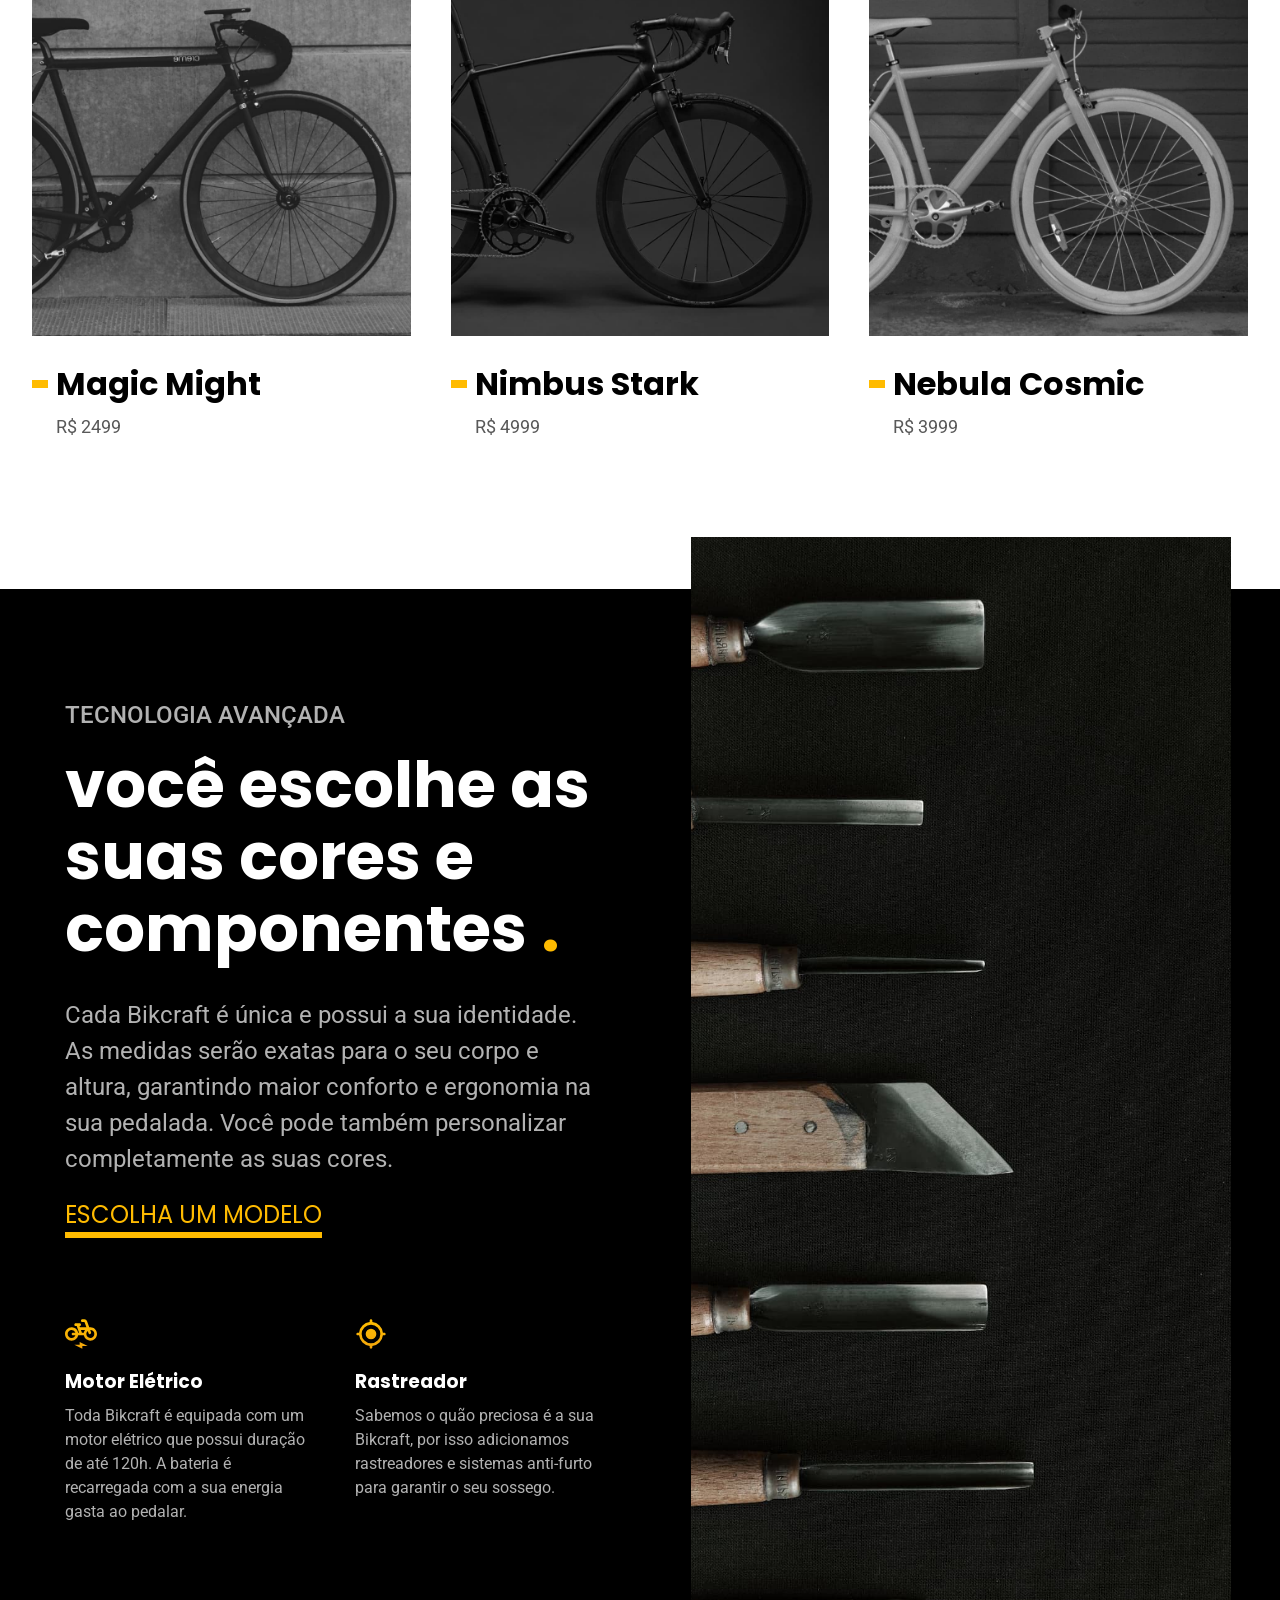
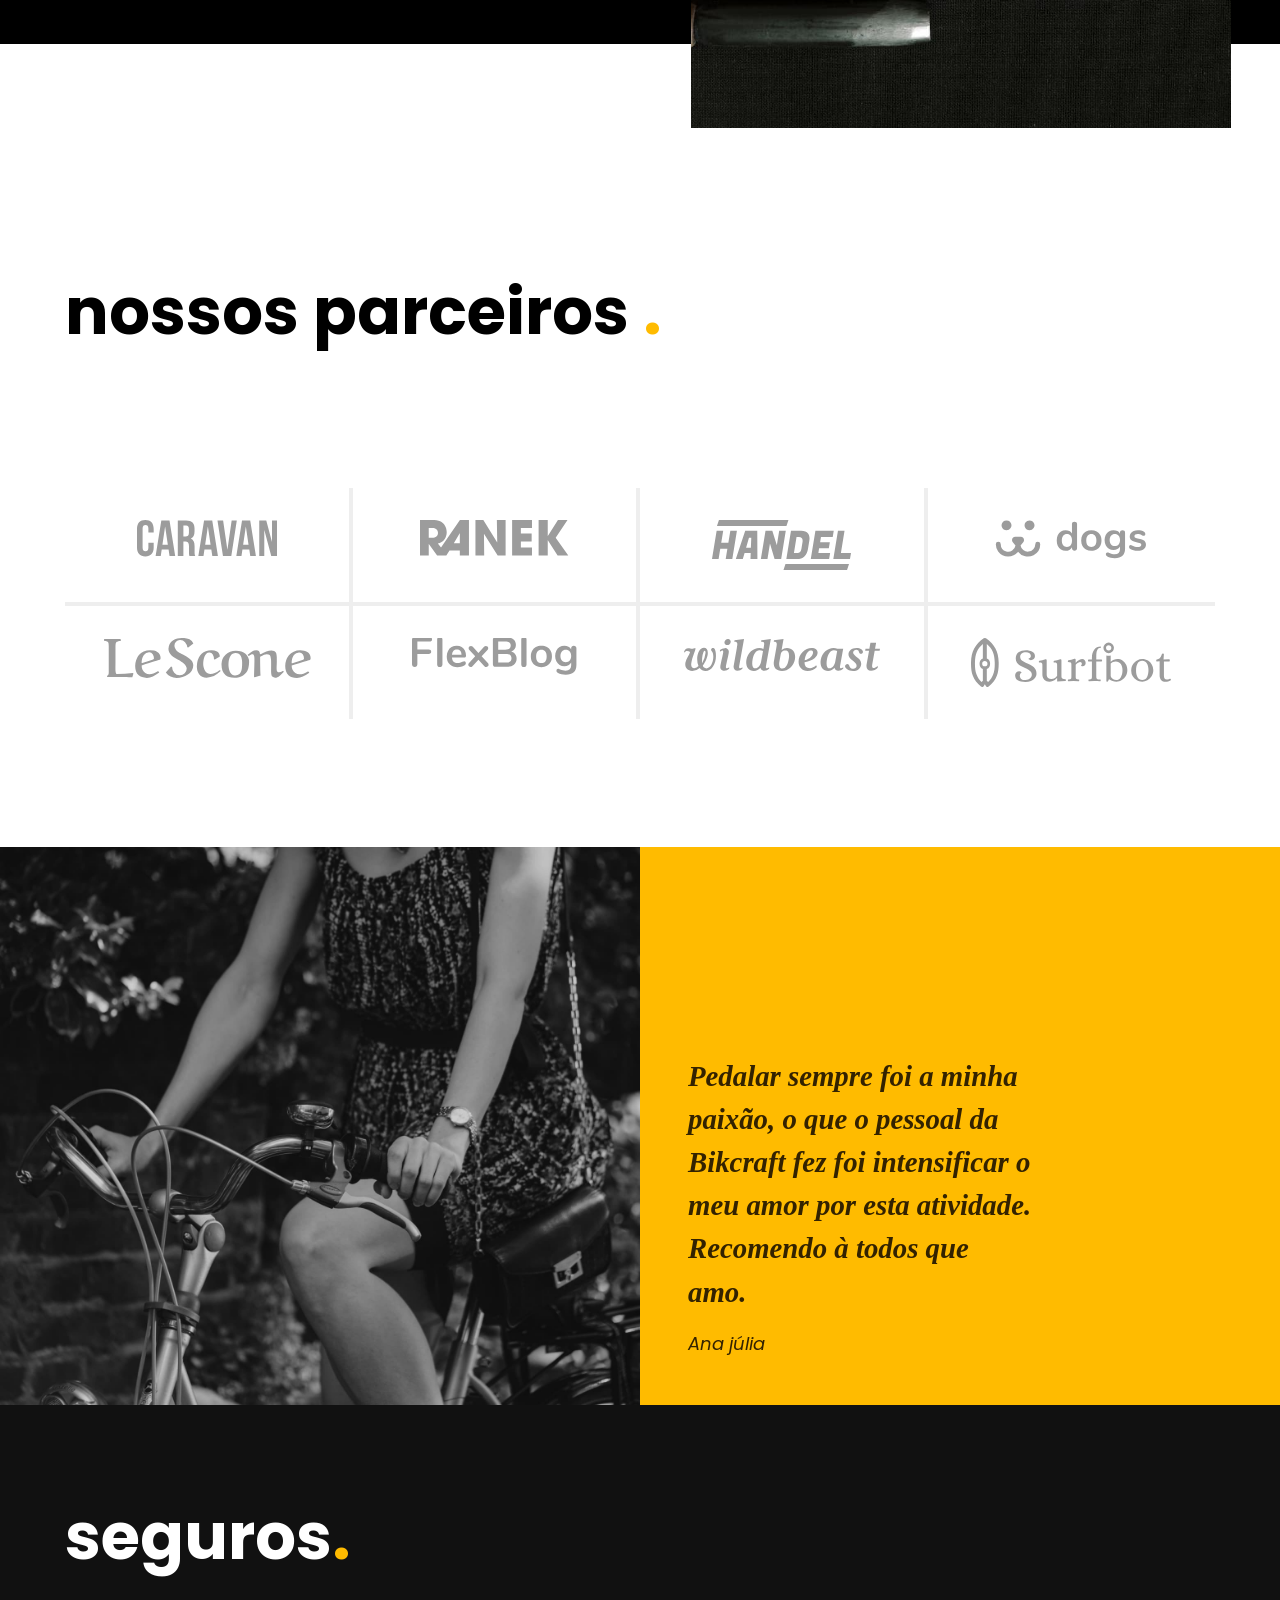
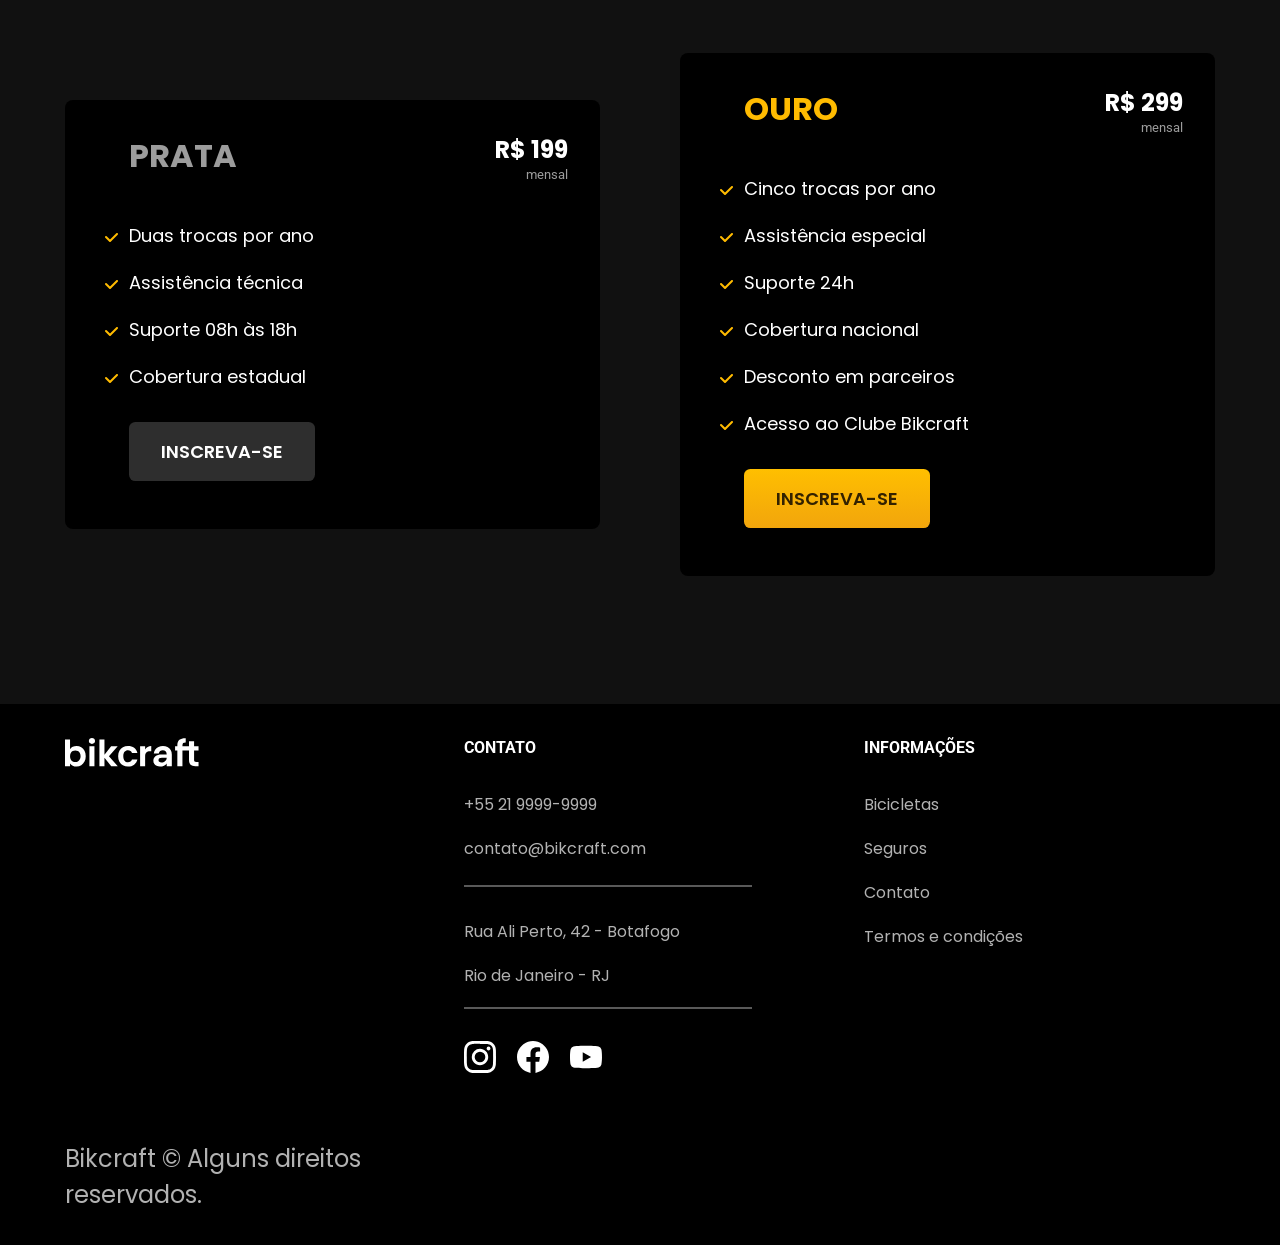
==== commit 87dbaba5: "pagina html bicicletas concluida" ====
--- a/index.html
+++ b/index.html
@@ -4,7 +4,7 @@
 <head>
   <meta charset="UTF-8">
   <meta name="description" content="Bicicletas elétricas de alta precisão e qualidade, feitas sob medida para o cliente. Explore o mundo na sua velocidade com a Bikcraft.">
-  <link rel="stylesheet" href="./css/style.css">
+  <link rel="stylesheet" href="../css/style.css">
   <link rel="icon" href="./img/icones/eletrica.svg" type="image/SVG+XML">
   <meta name="viewport" content="width=device-width, initial-scale=1.0">
   <link rel="preconnect" href="https://fonts.googleapis.com">
@@ -23,7 +23,7 @@
       </a>
       <nav aria-label="navegação primária">
         <ul class="lista-navegacao font-primaria">
-          <li><a class="font-1-m" href="#">Bicicletas</a></li>
+          <li><a class="font-1-m" href="./bicicletasHtml/bicicletas.html">Bicicletas</a></li>
           <li><a class="font-1-m" href="#">Seguros</a></li>
           <li><a class="font-1-m" href="#">Contato</a></li>
         </ul>
@@ -177,7 +177,6 @@
       </div>
     </div>
   </article>
-
   <footer class="bg-dark">
     <div class="container footer">
       <a href="./index.html">
@@ -209,6 +208,7 @@
           <li><a href="#">Termos e condições</a></li>
         </ul>
       </div>
+      <p class="c-5 font-2-l font-primaria">Bikcraft © Alguns direitos reservados.</p>
     </div>
   </footer>
 </body>
--- a/css/style.css
+++ b/css/style.css
@@ -9,3 +9,4 @@
 @import url("./depoimento.css");
 @import url("./seguro.css");
 @import url("./footer.css");
+@import url("../css/bicicletas/bicicletas.css");
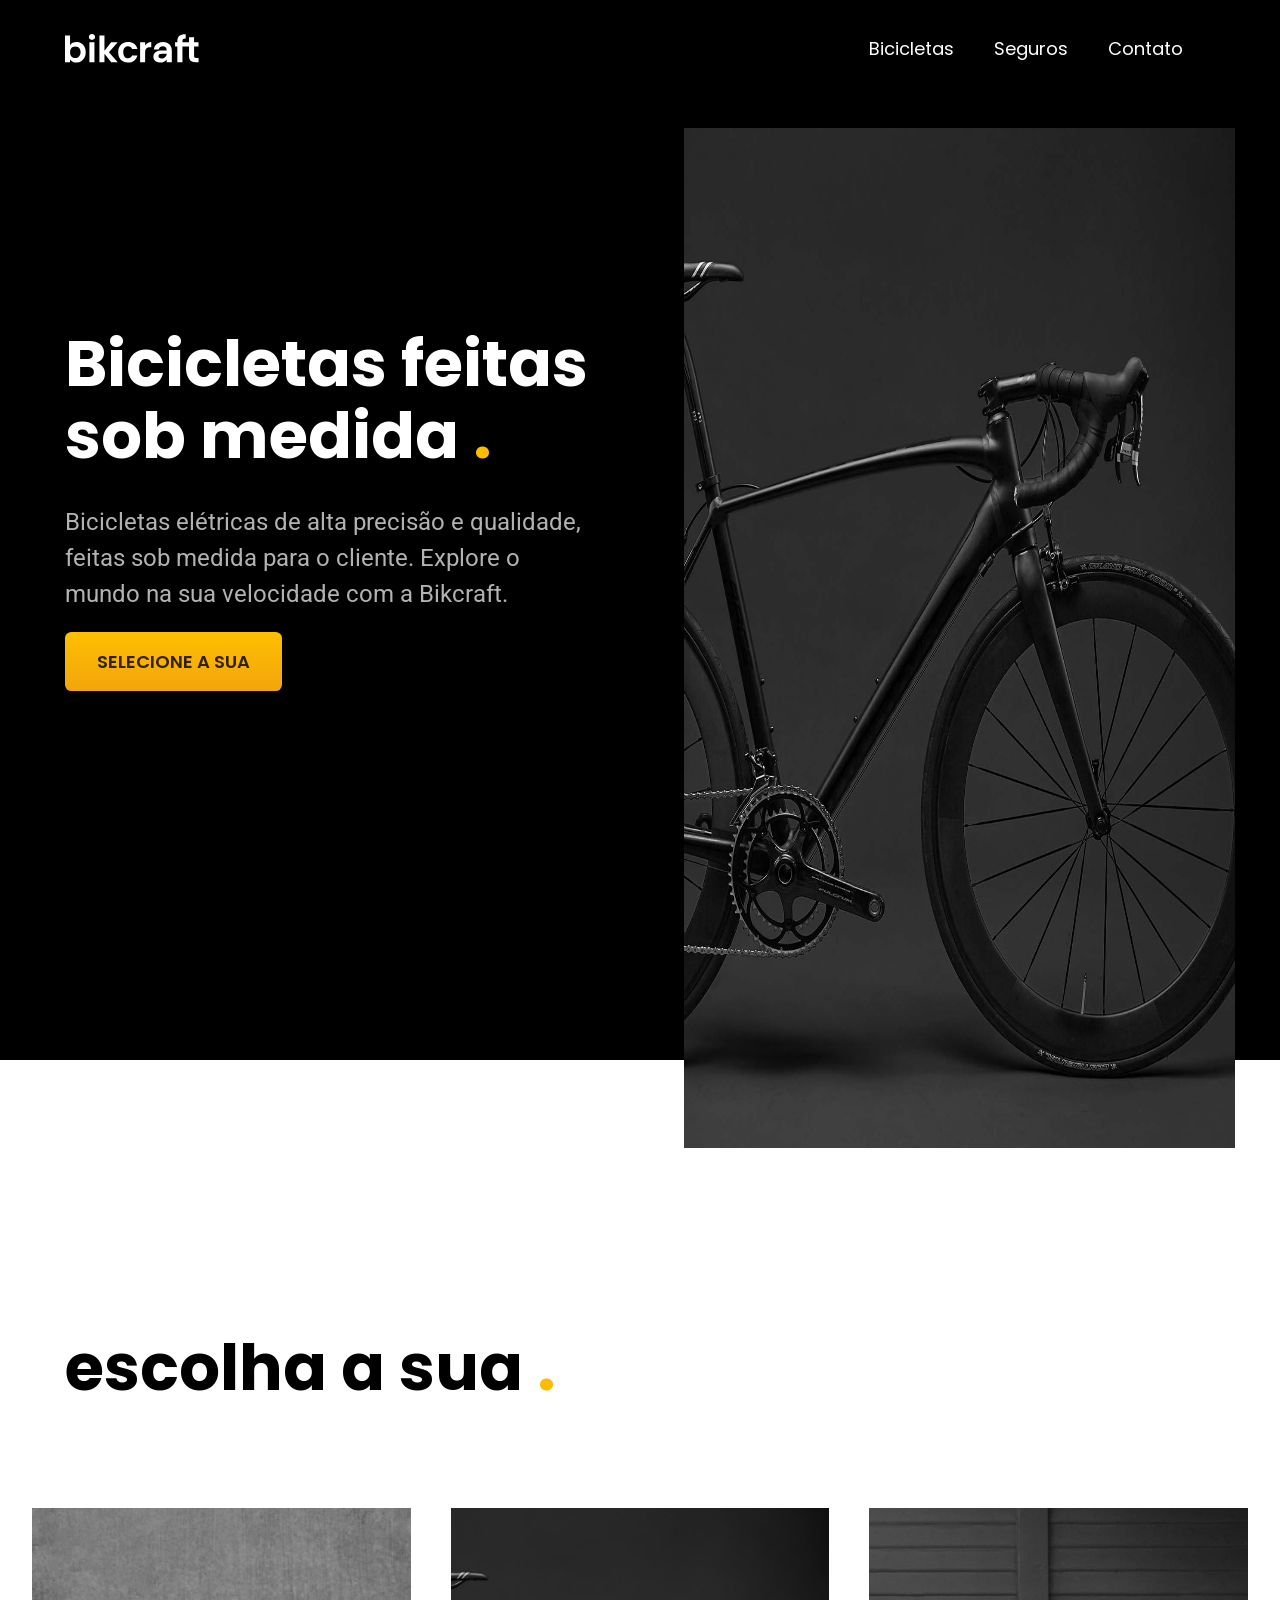
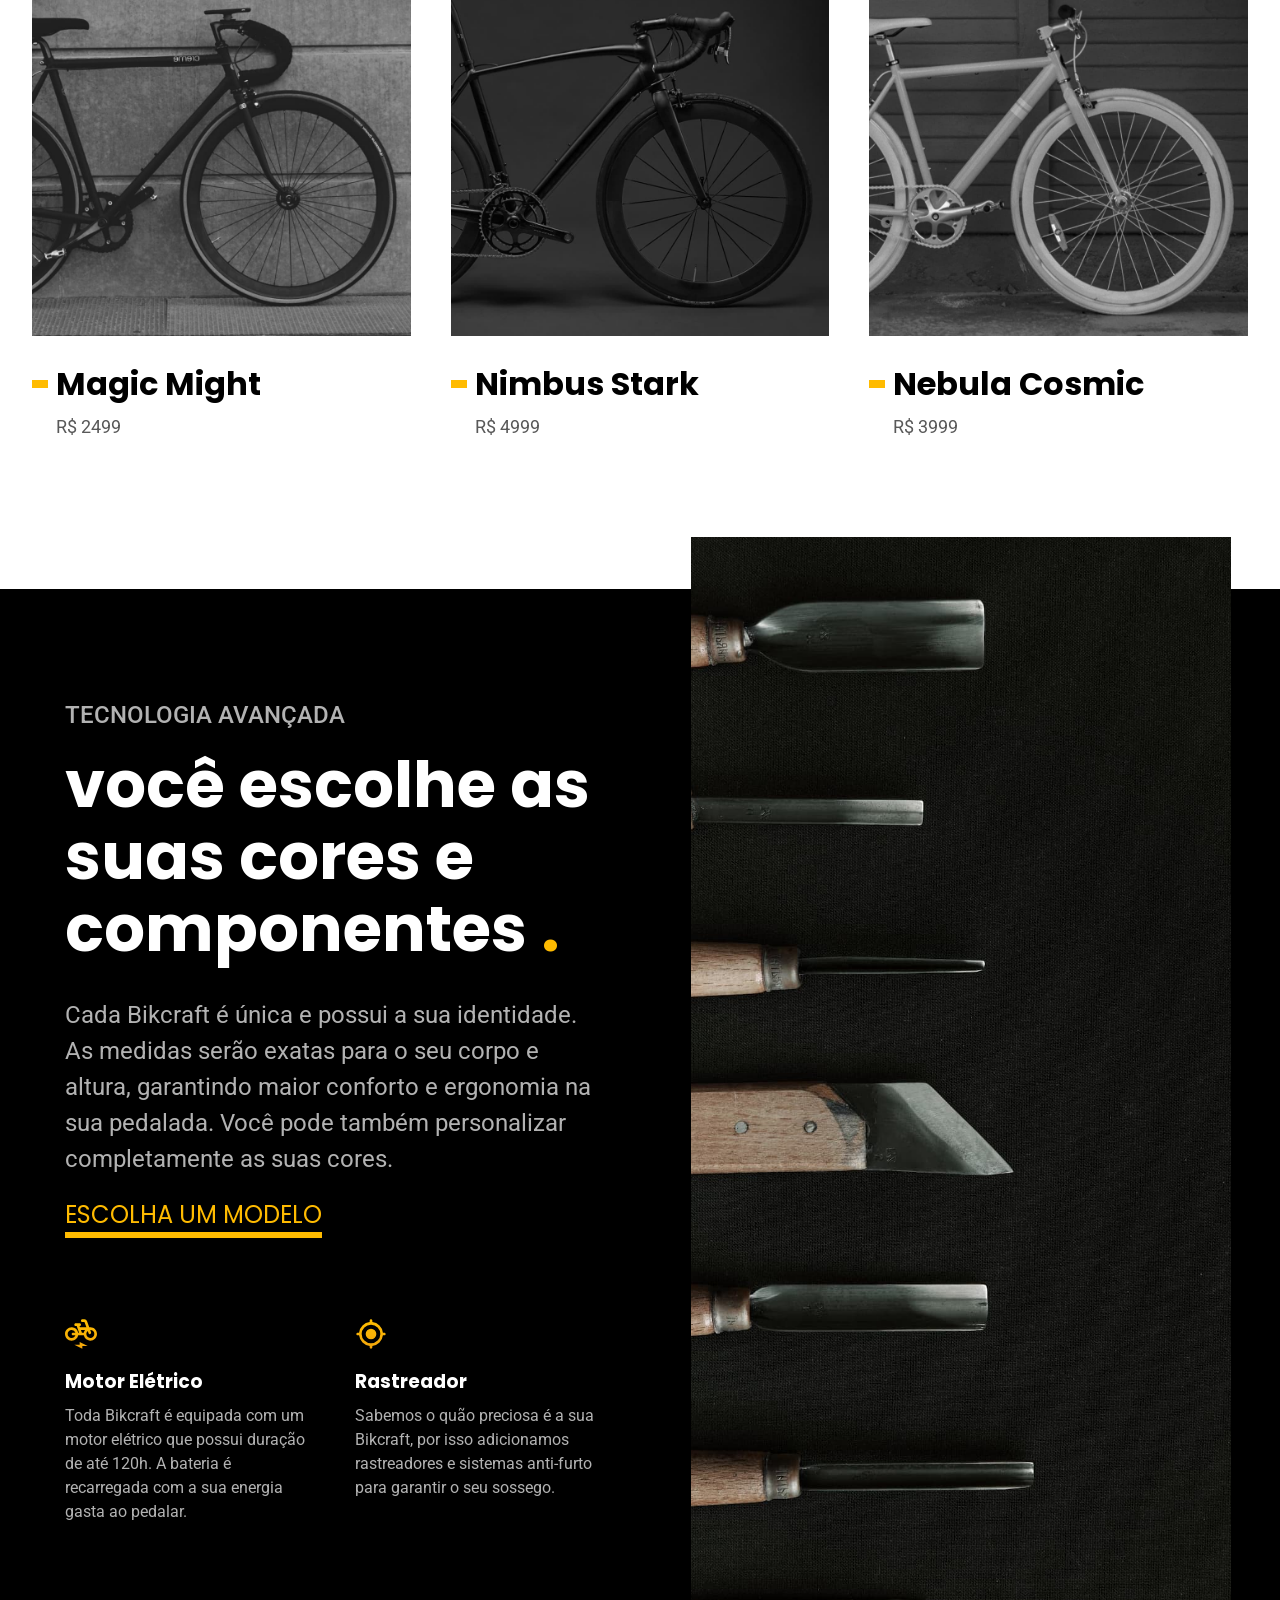
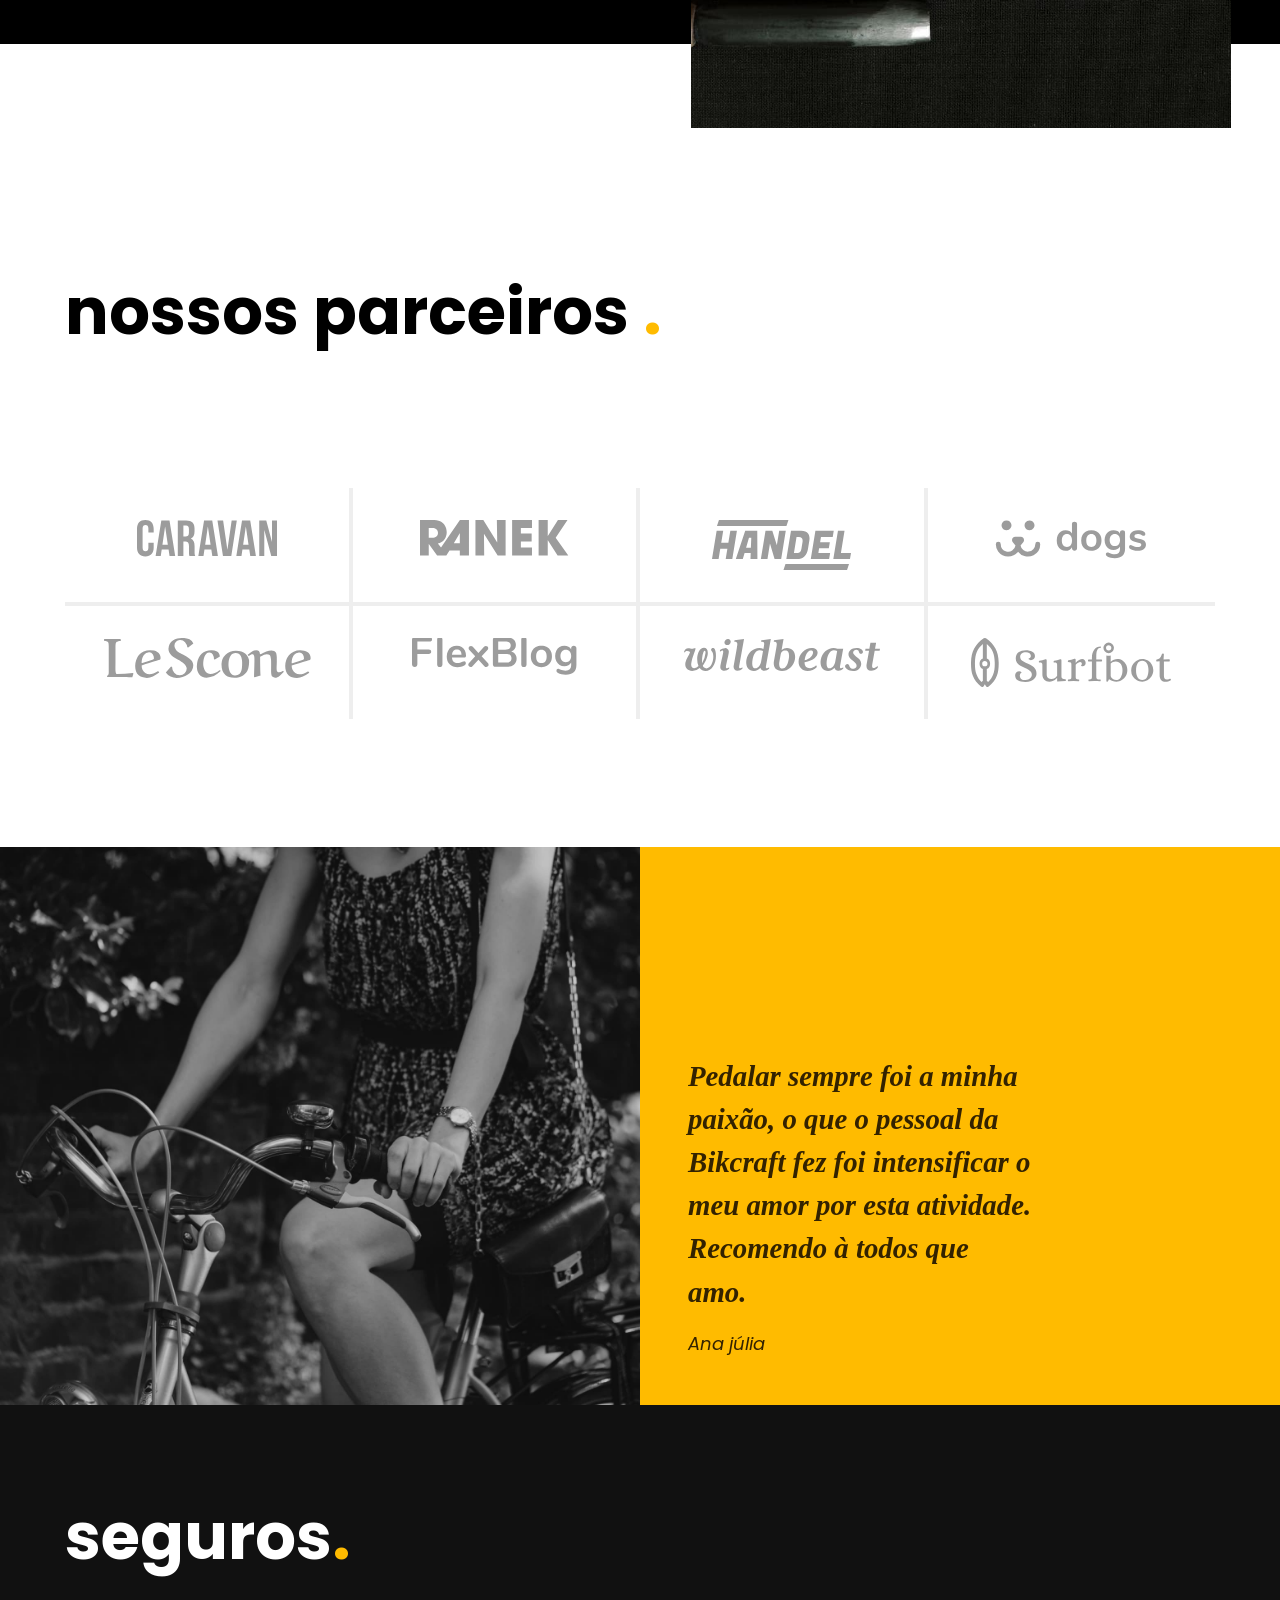
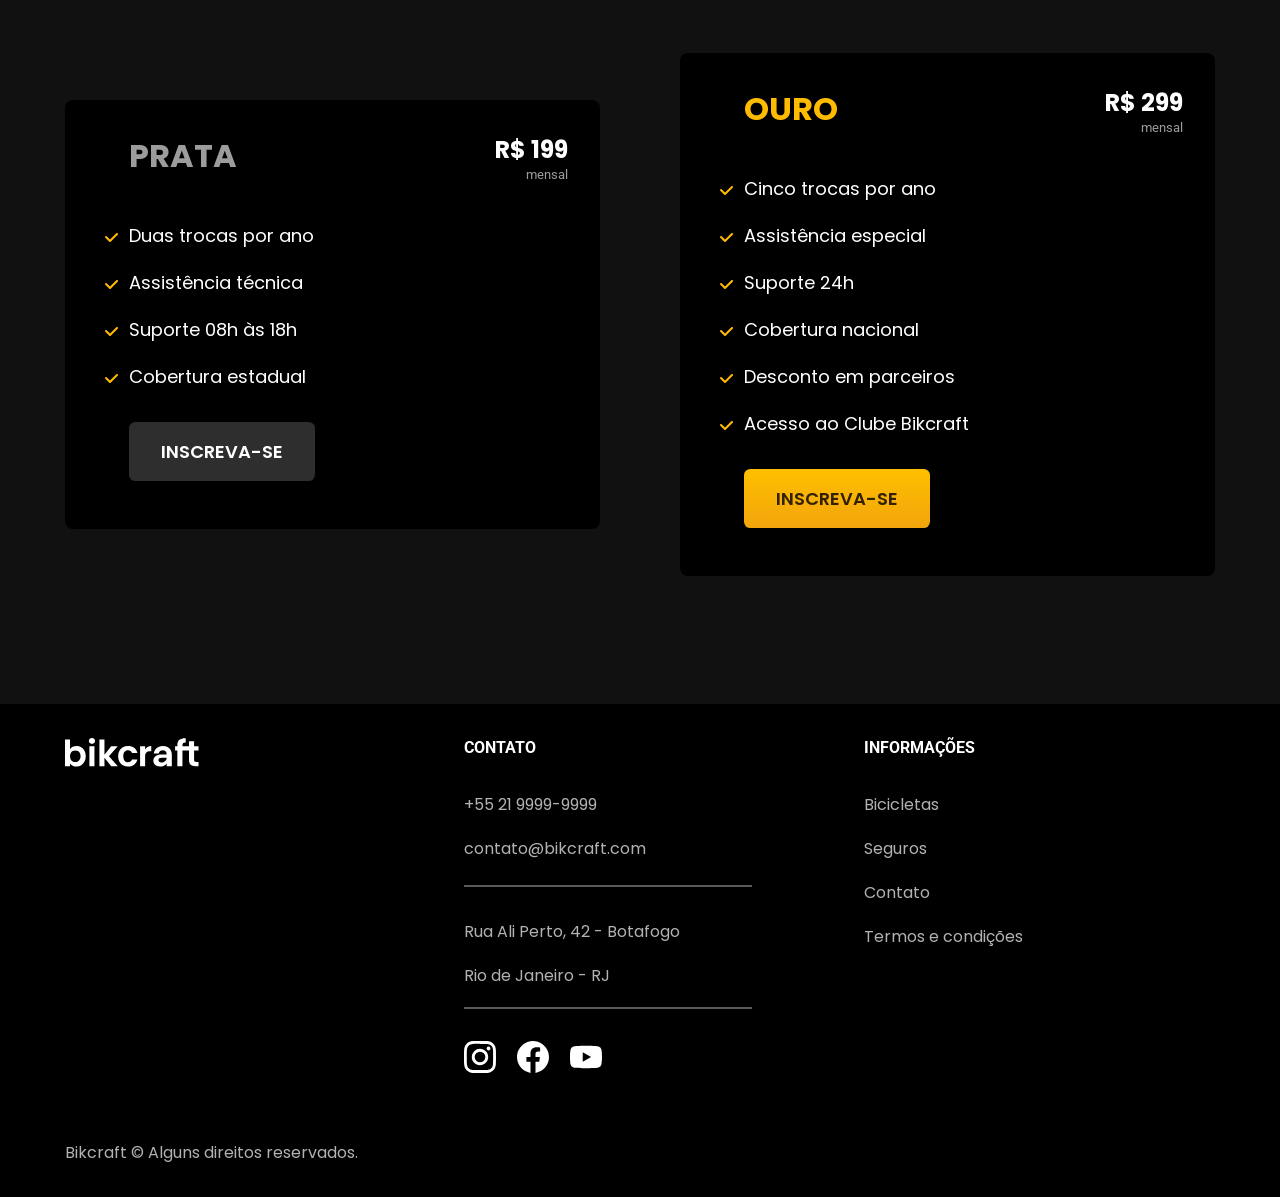
==== commit 336175ed: "Pagina seguro concluida" ====
--- a/index.html
+++ b/index.html
@@ -208,7 +208,7 @@
           <li><a href="#">Termos e condições</a></li>
         </ul>
       </div>
-      <p class="c-5 font-2-l font-primaria">Bikcraft © Alguns direitos reservados.</p>
+      <p class="c-5 font-2-s font-primaria copyright">Bikcraft © Alguns direitos reservados.</p>
     </div>
   </footer>
 </body>
--- a/css/style.css
+++ b/css/style.css
@@ -10,3 +10,6 @@
 @import url("./seguro.css");
 @import url("./footer.css");
 @import url("../css/bicicletas/bicicletas.css");
+@import url("../css/bicicletas/interna/interna.css");
+@import url("../css/seguroPage/seguroVantagens.css");
+@import url("../css/seguroPage/perguntas.css");
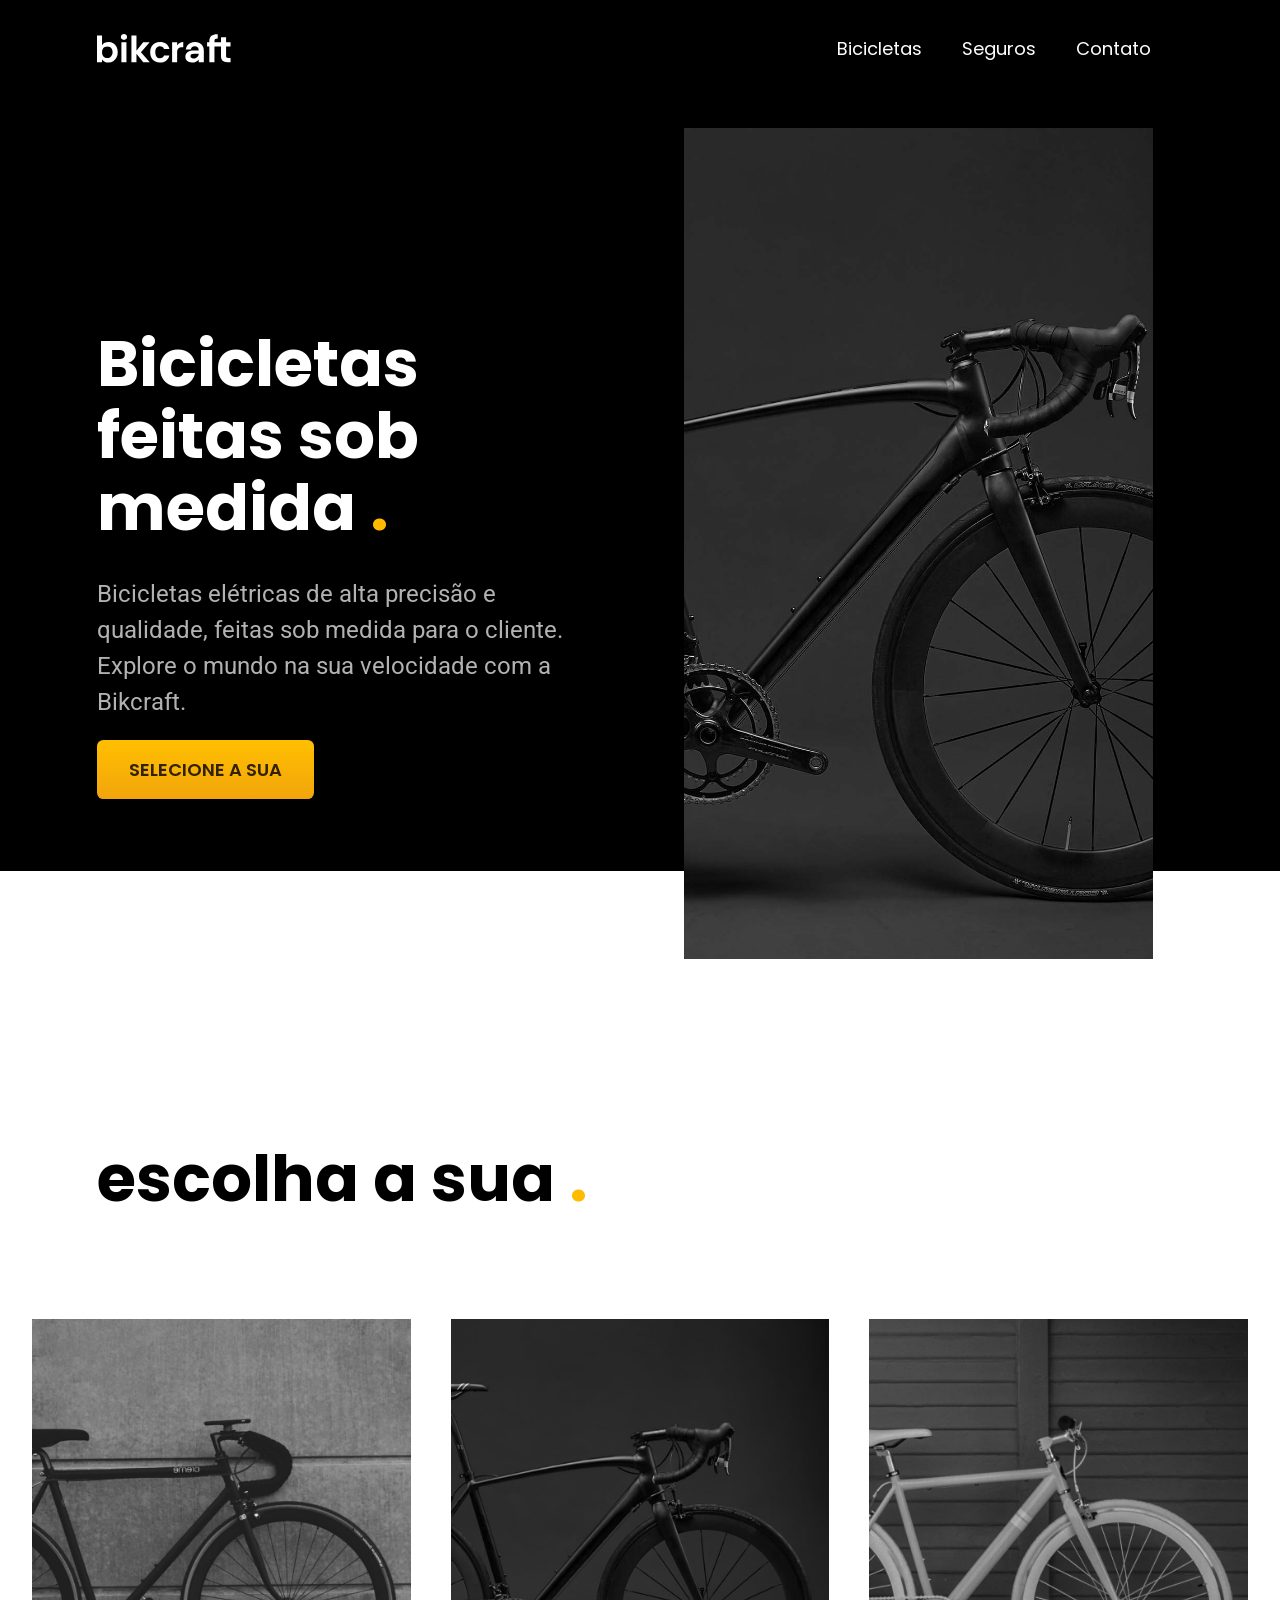
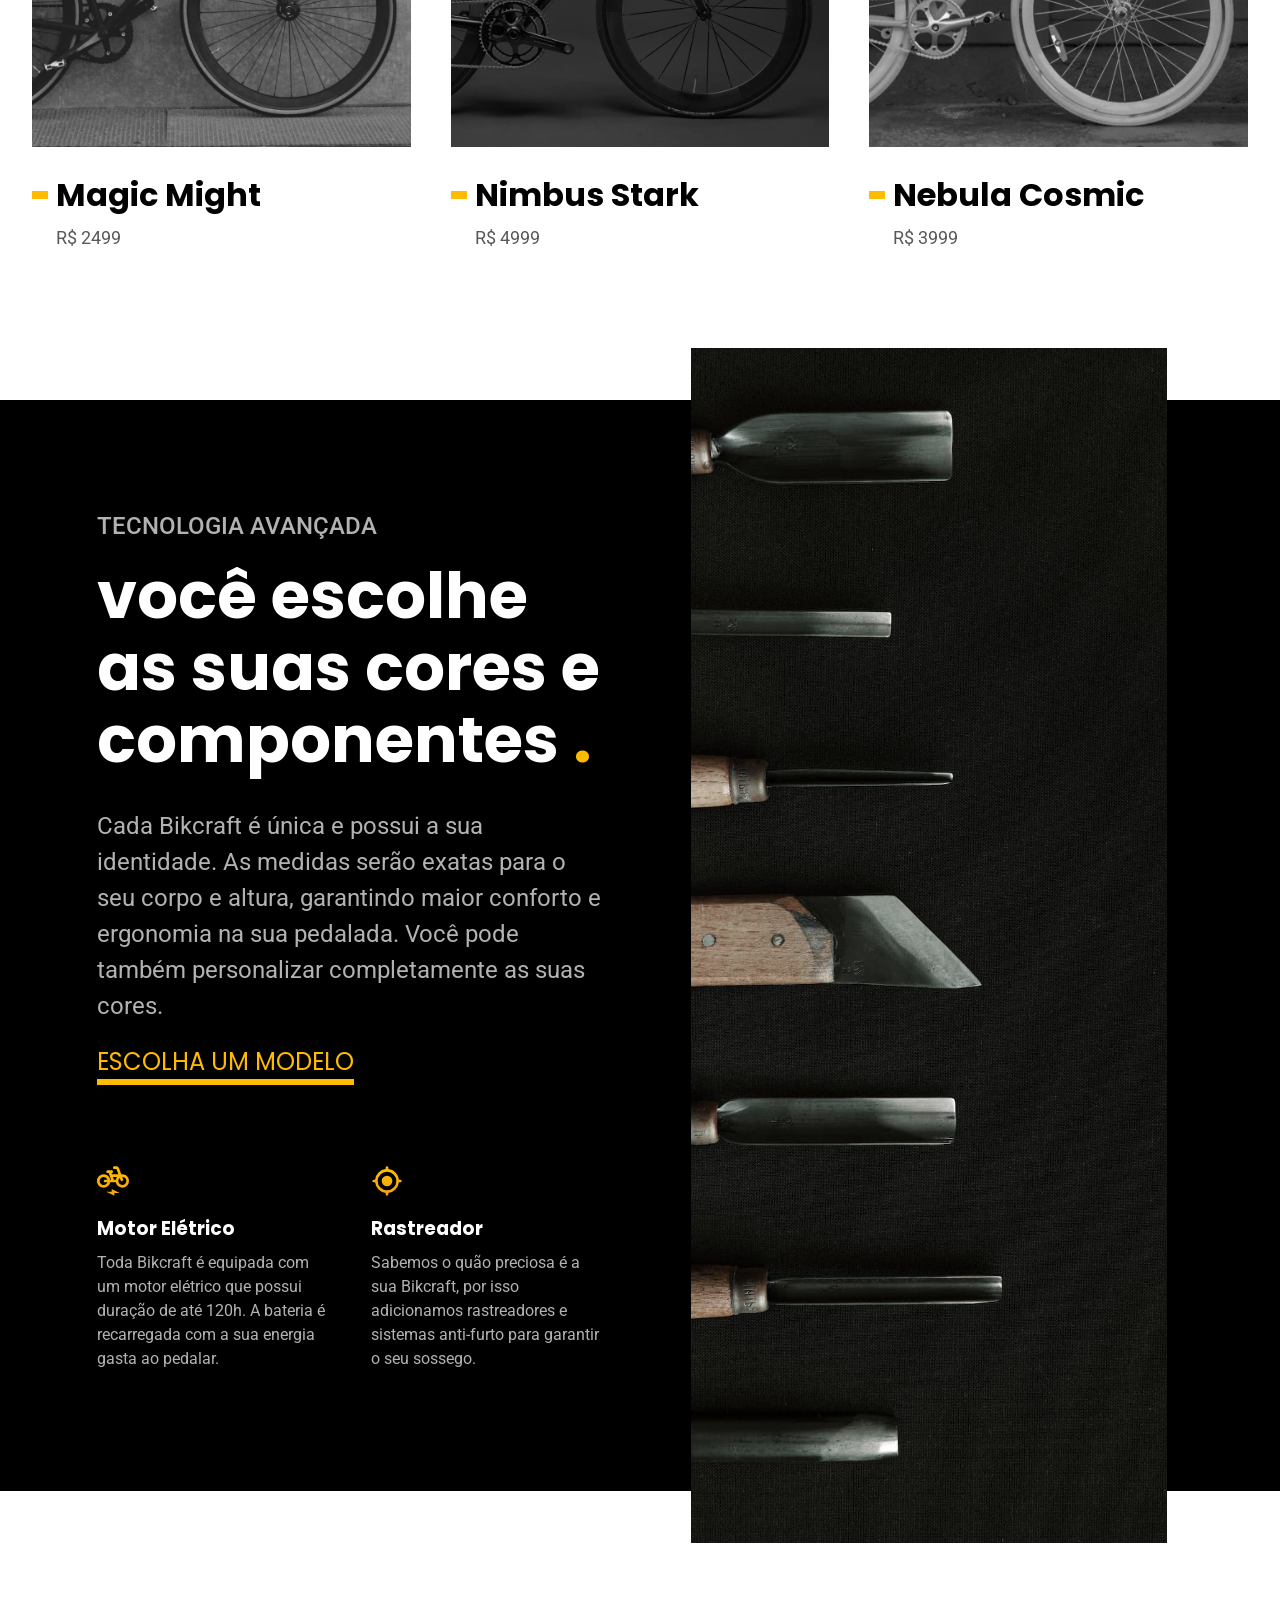
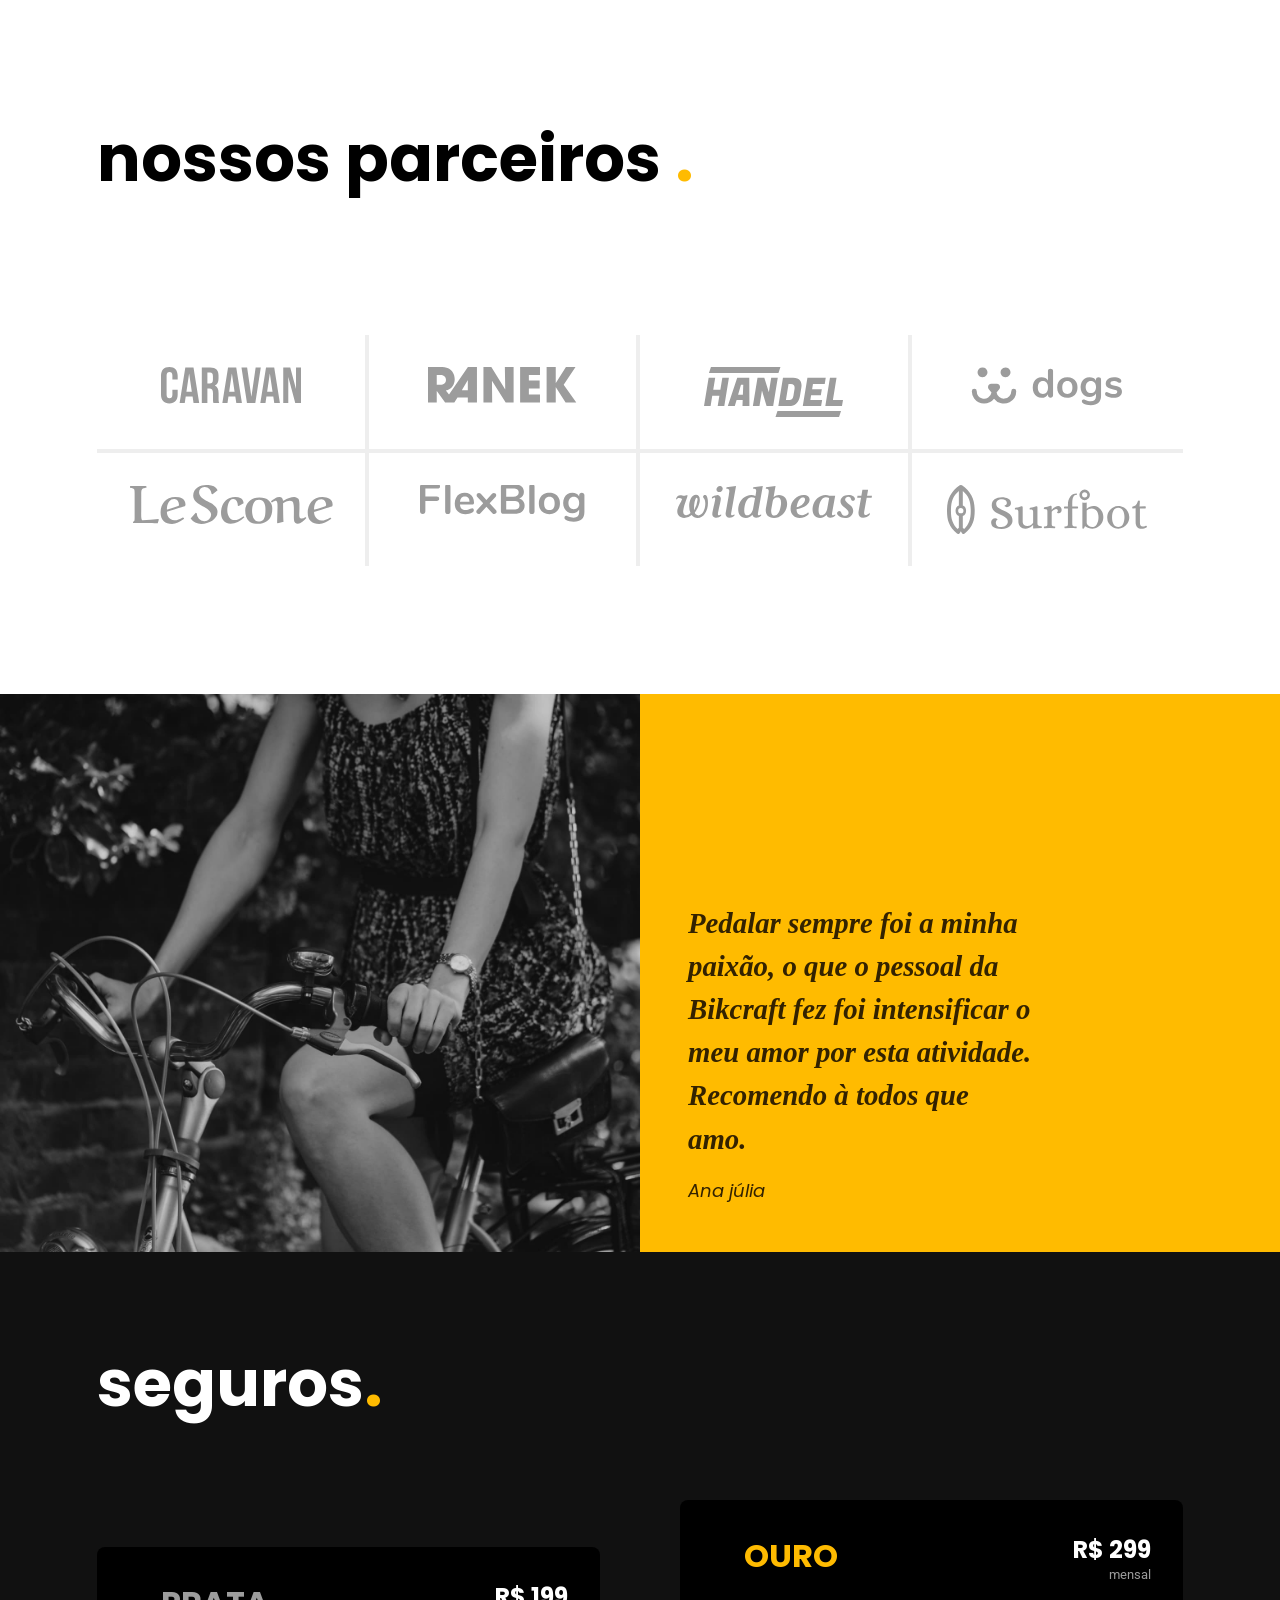
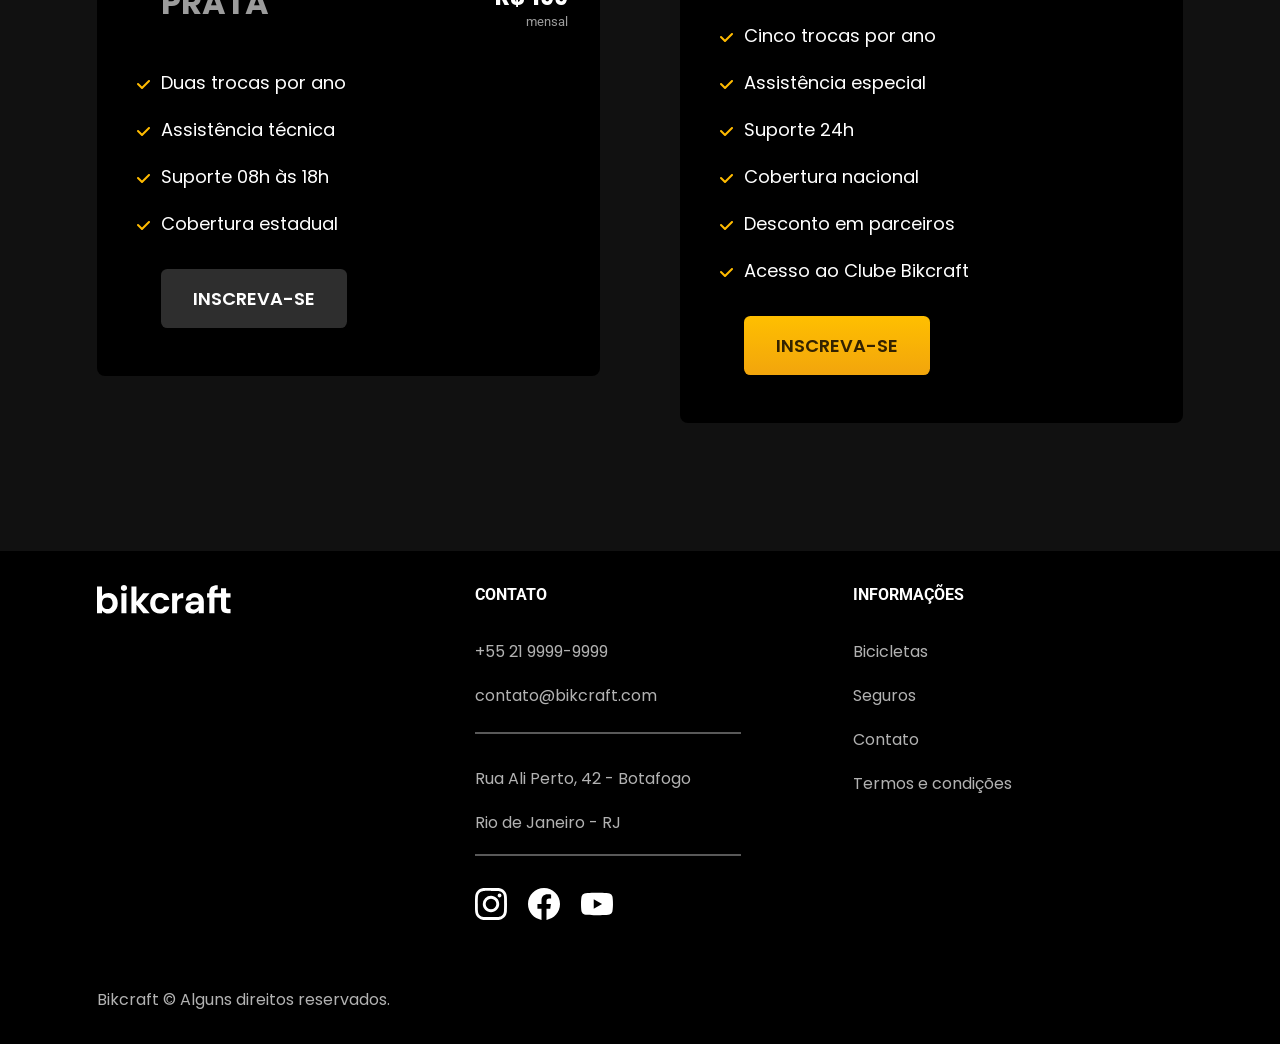
==== commit 1e991f1d: "Links linkado nas páginas" ====
--- a/index.html
+++ b/index.html
@@ -24,8 +24,8 @@
       <nav aria-label="navegação primária">
         <ul class="lista-navegacao font-primaria">
           <li><a class="font-1-m" href="./bicicletasHtml/bicicletas.html">Bicicletas</a></li>
-          <li><a class="font-1-m" href="#">Seguros</a></li>
-          <li><a class="font-1-m" href="#">Contato</a></li>
+          <li><a class="font-1-m" href="./bicicletasHtml/seguro.html">Seguros</a></li>
+          <li><a class="font-1-m" href="./bicicletasHtml/contato.html">Contato</a></li>
         </ul>
       </nav>
     </div>
@@ -49,21 +49,21 @@
     </div>
     <ul class="lista-escolha">
       <li class="escolha-item">
-        <a href="#">
+        <a href="./bicicletasHtml/interna/bicicleta.html">
           <img class="mb-4" src="./img/bicicletas/magic-home.jpg" alt="Bicicleta magic might">
           <h3 class="font-1-xl font-primaria detalhe-before mb-2">Magic Might</h3>
           <p class="font-1-m font-secundaria">R$ 2499</p>
         </a>
       </li>
       <li class="escolha-item">
-        <a href="#">
+        <a href="./bicicletasHtml/interna/bicicleta.html">
           <img class="mb-4" src="./img/bicicletas/nimbus-home.jpg" alt="Bicicleta Nimbus Stark">
           <h3 class="font-1-xl font-primaria detalhe-before mb-2">Nimbus Stark</h3>
           <p class="font-1-m font-secundaria">R$ 4999</p>
         </a>
       </li>
       <li class="escolha-item">
-        <a href="#">
+        <a href="./bicicletasHtml/interna/bicicleta.html">
           <img class="mb-4" src="./img/bicicletas/nebula-home.jpg" alt="Bicicleta magic might">
           <h3 class="font-1-xl font-primaria detalhe-before mb-2">Nebula Cosmic</h3>
           <p class="font-1-m font-secundaria">R$ 3999</p>
@@ -202,10 +202,10 @@
       <div class="informacoes">
         <h3 class="uppercase font-secundaria font-2-s c-w mb-7">Informações</h3>
         <ul class="lista-links-info c-5 font-primaria">
-          <li><a href="#">Bicicletas</a></li>
-          <li><a href="#">Seguros</a></li>
-          <li><a href="#">Contato</a></li>
-          <li><a href="#">Termos e condições</a></li>
+          <li><a href="./bicicletasHtml/bicicletas.html">Bicicletas</a></li>
+          <li><a href="./bicicletasHtml/seguro.html">Seguros</a></li>
+          <li><a href="./bicicletasHtml/contato.html">Contato</a></li>
+          <li><a href="./bicicletasHtml/termos.html">Termos e condições</a></li>
         </ul>
       </div>
       <p class="c-5 font-2-s font-primaria copyright">Bikcraft © Alguns direitos reservados.</p>
--- a/css/style.css
+++ b/css/style.css
@@ -13,3 +13,8 @@
 @import url("../css/bicicletas/interna/interna.css");
 @import url("../css/seguroPage/seguroVantagens.css");
 @import url("../css/seguroPage/perguntas.css");
+@import url("../css/contato/contato.css");
+@import url("../css/formulario/formulario.css");
+@import url("../css/contato/localizacao.css");
+@import url("../css/orcamento/orcamento.css");
+@import url("../css/termos/termos.css");
